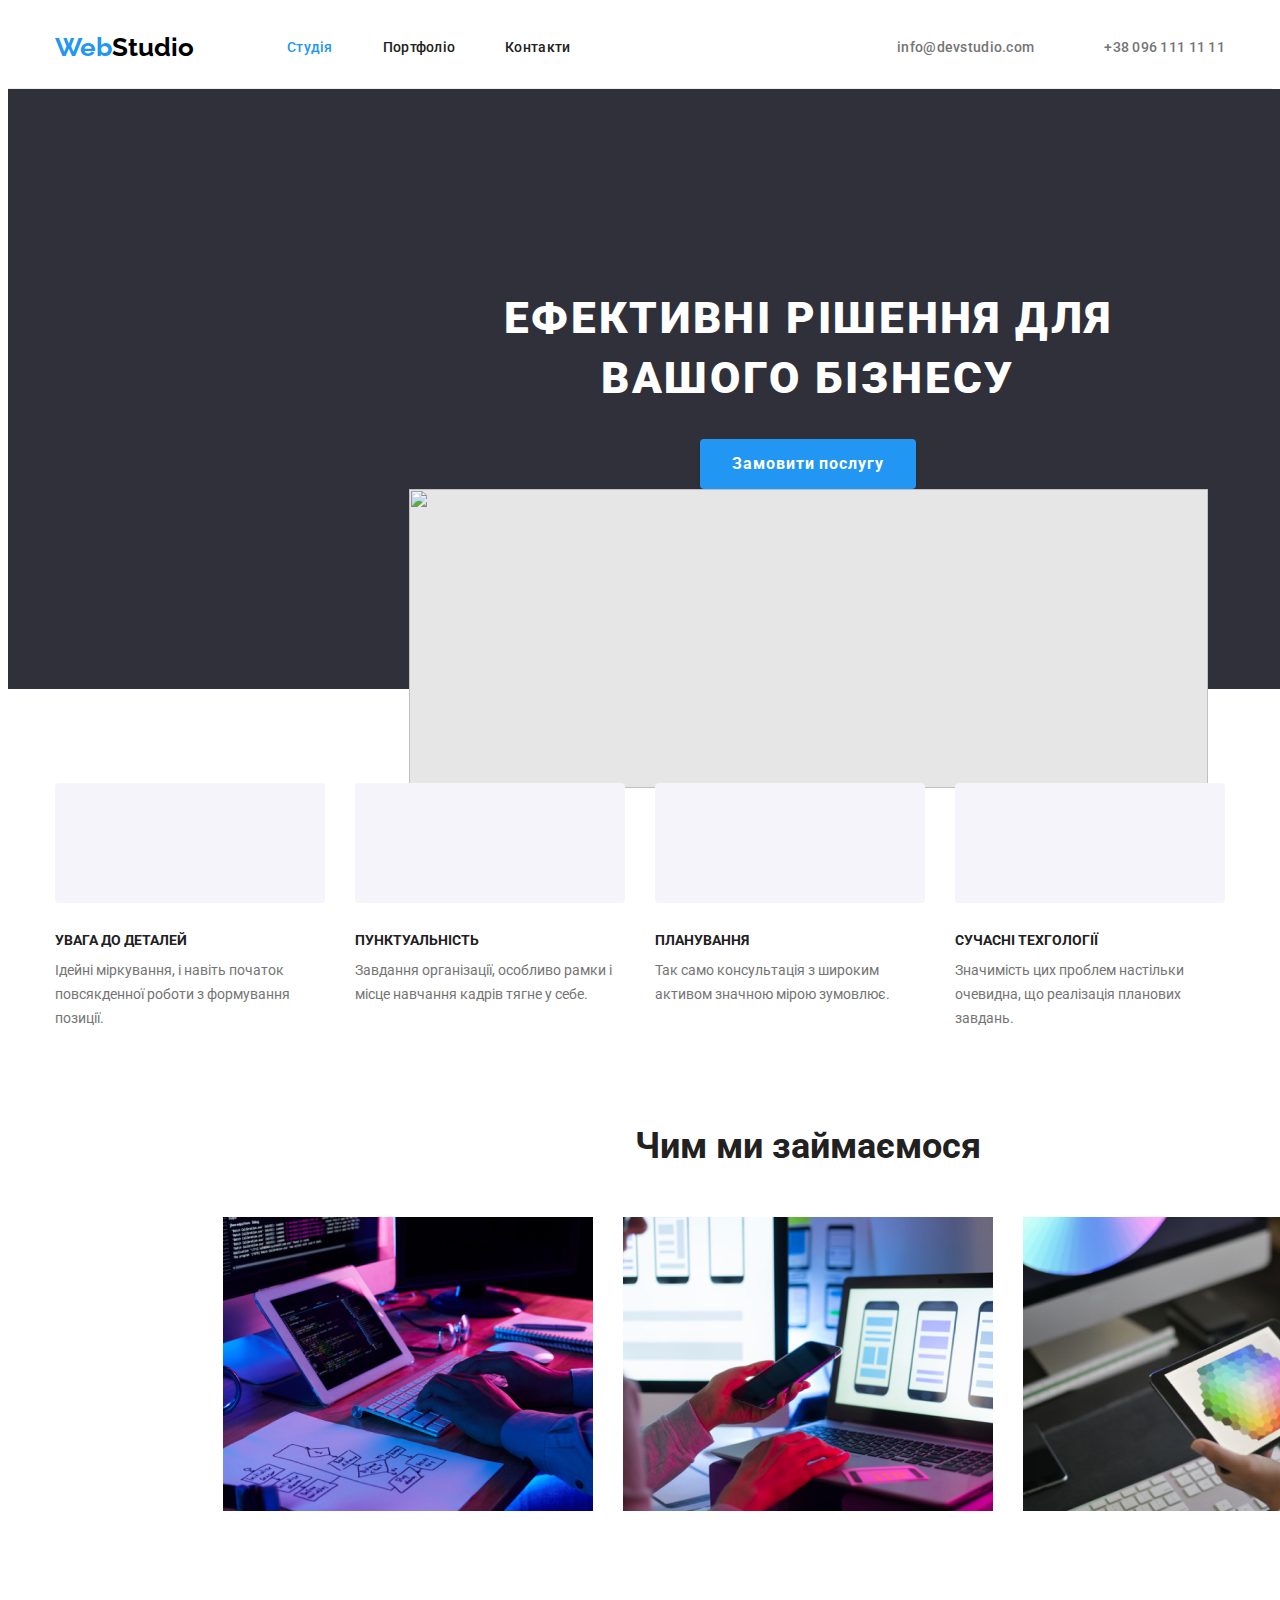
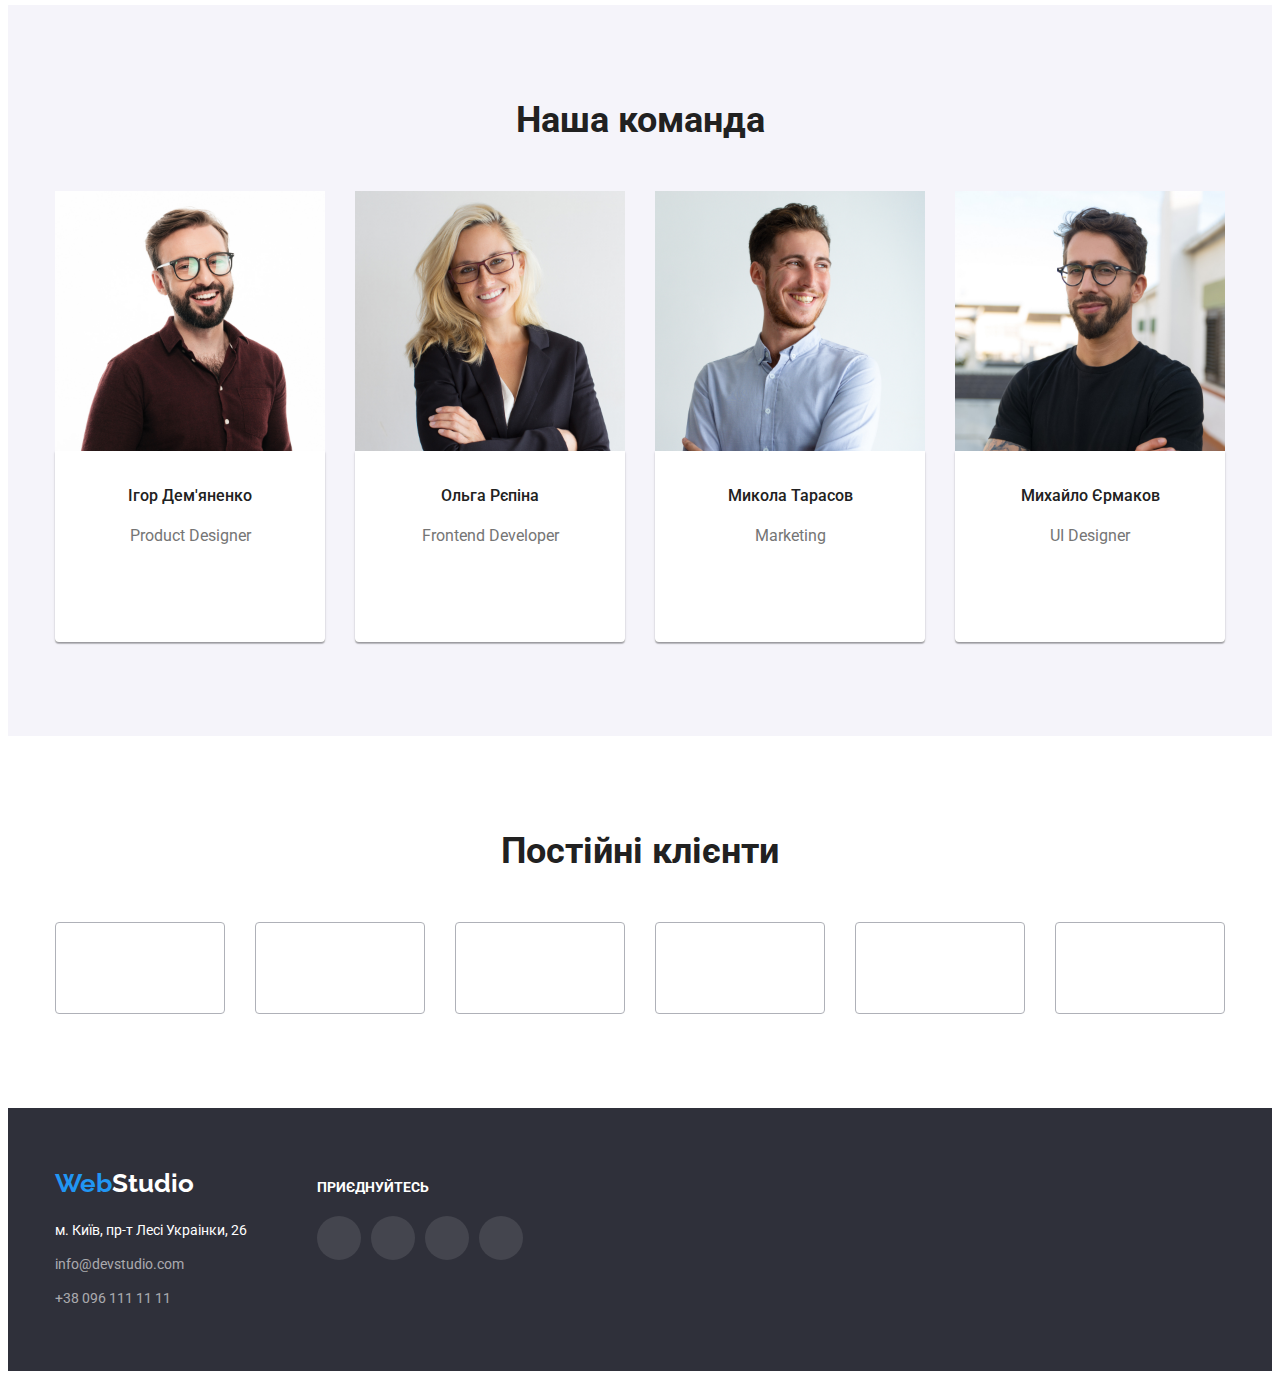
==== index.html @ 2725c57b "code" ====
<!DOCTYPE html>
<html lang="uk">
  <head>
    <meta charset="UTF-8" />
    <meta http-equiv="X-UA-Compatible" content="IE=edge" />
    <meta name="viewport" content="width=device-width, initial-scale=1.0" />
    <title lang="en">WebStudio</title>
    <link rel="preconnect" href="https://fonts.googleapis.com" />
    <link rel="preconnect" href="https://fonts.gstatic.com" crossorigin />
    <link
      href="https://fonts.googleapis.com/css2?family=Raleway:wght@700&family=Roboto:wght@400;500;700;900&display=swap"
      rel="stylesheet" />
    <link
      rel="stylesheet"
      href="https://cdnjs.cloudflare.com/ajax/libs/modern-normalize/1.1.0/modern-normalize.min.css"
      integrity="sha512-wpPYUAdjBVSE4KJnH1VR1HeZfpl1ub8YT/NKx4PuQ5NmX2tKuGu6U/JRp5y+Y8XG2tV+wKQpNHVUX03MfMFn9Q=="
      crossorigin="anonymous"
      referrerpolicy="no-referrer"
    />
    <link rel="stylesheet" href="./css/style.css" />
  </head>

  <body>
    <header class="nav-section header">
      <div class="container header-container">
        <nav class="text header-nav-list">
          <a href="./index.html" lang="en" class="text prime-logo heder-logo">
            Web<span class="secondary-logo">Studio</span>
          </a>
          <ul class="list header-list">
            <li class="header-nav-item">
              <a href="./index.html" class="text anhor current">Студія </a>
            </li>
            <li class="header-nav-item">
              <a href="./portfolio.html" class="text anhor"> Портфоліо </a>
            </li>
            <li class="header-nav-item"><a href="#" class="text anhor"> Контакти </a></li>
          </ul>
        </nav>

        <ul class="list header-list-addres">
          <li class="header-nav-item">
            <a href="mailto:info@devstudio.com" class="text adress">
              <svg width="16px" height="12px" class="header-nav-img">
                <use href="./imeges/"></use>
              </svg>
              info@devstudio.com</a
            >
          </li>
          <li class="header-nav-item">
            <a href="tel:+380961111111" class="text adress">
              <svg width="10px" height="16px" class="header-nav-img">
                <use href="."></use>
              </svg>
              +38 096 111 11 11</a
            >
          </li>
        </ul>
      </div>
    </header>

    <main>
      <section class="hero-section overlay">
        <div class="hero-section-container">
          <h1 class="title">Ефективні рішення для вашого бізнесу</h1>
          <button type="button" class="hero-button">Замовити послугу</button>
          <img style="display: block;-webkit-user-select: none;margin: auto;cursor: zoom-in;background-color: hsl(0, 0%, 90%);transition: background-color 300ms;"
           src="file:///C:/Users/levyt/OneDrive/Dokumenty/GitHub/goit-markup-hw-02.2/goit-markup-hw-04/imeges/imesss1.jpg" width="799" height="299">
</div>
      </section>

      <section class="section">
        <div class="container">
          <h2 class="visually-hidden">Переваги компанії</h2>
          <ul class="list benefits-list">
            <li class="section-benefits-item">
              <div class="section-benefits-card">
                <svg width="70px" height="70px">
                  <use href="./imeges/antena1.svg"></use>
                </svg>
              </div>
              <h3 class="benefits-title">Увага до деталей</h3>
              <p class="benefits-paragraph">
                Ідейні міркування, і навіть початок повсякденної роботи з формування позиції.
              </p>
            </li>
            <li class="section-benefits-item">
              <div class="section-benefits-card">
                <svg width="70px" height="70px">
                  <use href="./imeges/dzegar2.svg"></use>
                </svg>
              </div>
              <h3 class="benefits-title">Пунктуальність</h3>
              <p class="benefits-paragraph">
                Завдання організації, особливо рамки і місце навчання кадрів тягне у себе.
              </p>
            </li>
            <li class="section-benefits-item">
              <div class="section-benefits-card">
                <svg width="70px" height="70px">
                  <use href="./imeges/plan3.svg"></use>
                </svg>
              </div>
              <h3 class="benefits-title">Планування</h3>
              <p class="benefits-paragraph">
                Так само консультація з широким активом значною мірою зумовлює.
              </p>
            </li>
            <li class="section-benefits-item">
              <div class="section-benefits-card">
                <svg width="70px" height="70px">
                  <use href="./imeges/star4.svg">
                </svg>
              </div>
              <h3 class="benefits-title">Сучасні техгології</h3>
              <p class="benefits-paragraph">
                Значимість цих проблем настільки очевидна, що реалізація планових завдань.
              </p>
            </li>
          </ul>
        </div>
      </section>

      <section class="tasks-section">
        <div class="container">
          <h2 class="tasks-title">Чим ми займаємося</h2>
          <ul class="list tasks-section-list">
            <li>
              <img
                src="./imeges/box1.jpg"
                alt="офісний працівник працює з комп'ютером"
                width="370"
              />
            </li>
            <li>
              <img
                src="./imeges/box2.jpg"
                alt="офісний працівник працює з мобільним телефоном"
                width="370"
              />
            </li>
            <li>
              <img
                src="./imeges/box3.0.jpg"
                alt="офісний працівник працює з планшетом"
                width="370"
              />
            </li>
          </ul>
        </div>
      </section>

      <section class="team-section section">
        <div class="container">
          <h2 class="title">Наша команда</h2>
          <ul class="list team-section-list">
            <li class="person">
              <img src="./imeges/krakow1.jpg" alt="Ігор Дем'яненко" width="270" />
              <div class="team-section-item">
                <h3 class="secondary-title">Ігор Дем'яненко</h3>
                <p lang="en">Product Designer</p>

                <ul class="social-list list">
                  <li class="social-list-item">
                    <a href="" class="social-list-link">
                      <svg width="20px" height="20px">
                        <use
                          href="./"
                          class="social-list-img"
                        ></use>
                      </svg>
                    </a>
                  </li>
                  <li class="social-list-item">
                    <a href="" class="social-list-link">
                      <svg width="20px" height="20px">
                        <use
                          href="./images"
                          class="social-list-img"
                        ></use>
                      </svg>
                    </a>
                  </li>
                  <li class="social-list-item">
                    <a href="" class="social-list-link">
                      <svg width="20px" height="20px">
                        <use
                          href="./images/"
                          class="social-list-img"
                        ></use>
                      </svg>
                    </a>
                  </li>
                  <li class="social-list-item">
                    <a href="" class="social-list-link">
                      <svg width="20px" height="20px">
                        <use
                          href="./images/"
                          class="social-list-img"
                        ></use>
                      </svg>
                    </a>
                  </li>
                </ul>
              </div>
            </li>
            <li class="person">
              <img src="./imeges/krakow2.jpg" alt="Ольга Рєпіна" width="270" />
              <div class="team-section-item">
                <h3 class="secondary-title">Ольга Рєпіна</h3>
                <p lang="en">Frontend Developer</p>

                <ul class="social-list list">
                  <li class="social-list-item">
                    <a href="" class="social-list-link">
                      <svg width="20px" height="20px">
                        <use
                          href="./images/"
                          class="social-list-img"
                        ></use>
                      </svg>
                    </a>
                  </li>
                  <li class="social-list-item">
                    <a href="" class="social-list-link">
                      <svg width="20px" height="20px">
                        <use
                          href="./images/"
                          class="social-list-img"
                        ></use>
                      </svg>
                    </a>
                  </li>
                  <li class="social-list-item">
                    <a href="" class="social-list-link">
                      <svg width="20px" height="20px">
                        <use
                          href="."
                          class="social-list-img"
                        ></use>
                      </svg>
                    </a>
                  </li>
                  <li class="social-list-item">
                    <a href="" class="social-list-link">
                      <svg width="20px" height="20px">
                        <use
                          href="."
                          class="social-list-img"
                        ></use>
                      </svg>
                    </a>
                  </li>
                </ul>
              </div>
            </li>
            <li class="person">
              <img src="./imeges/krakow3.jpg" alt="Микола Тарасов" width="270" />
              <div class="team-section-item">
                <h3 class="secondary-title">Микола Тарасов</h3>
                <p lang="en">Marketing</p>

                <ul class="social-list list">
                  <li class="social-list-item">
                    <a href="" class="social-list-link">
                      <svg width="20px" height="20px">
                        <use
                          href="."
                          class="social-list-img"
                        ></use>
                      </svg>
                    </a>
                  </li>
                  <li class="social-list-item">
                    <a href="" class="social-list-link">
                      <svg width="20px" height="20px">
                        <use
                          href="./"
                          class="social-list-img"
                        ></use>
                      </svg>
                    </a>
                  </li>
                  <li class="social-list-item">
                    <a href="" class="social-list-link">
                      <svg width="20px" height="20px">
                        <use
                          href="."
                          class="social-list-img"
                        ></use>
                      </svg>
                    </a>
                  </li>
                  <li class="social-list-item">
                    <a href="" class="social-list-link">
                      <svg width="20px" height="20px">
                        <use
                          href="."
                          class="social-list-img"
                        ></use>
                      </svg>
                    </a>
                  </li>
                </ul>
              </div>
            </li>
            <li class="person">
              <img src="./imeges/krakow4.jpg" alt="Михайло Єрмаков" width="270" />
              <div class="team-section-item">
                <h3 class="secondary-title">Михайло Єрмаков</h3>
                <p lang="en">UI Designer</p>

                <ul class="social-list list">
                  <li class="social-list-item">
                    <a href="" class="social-list-link">
                      <svg width="20px" height="20px">
                        <use
                          href="./images/symbol-defs.svg#icon-instagram"
                          class="social-list-img"
                        ></use>
                      </svg>
                    </a>
                  </li>
                  <li class="social-list-item">
                    <a href="" class="social-list-link">
                      <svg width="20px" height="20px">
                        <use
                          href="./images/symbol-defs.svg#icon-twitter"
                          class="social-list-img"
                        ></use>
                      </svg>
                    </a>
                  </li>
                  <li class="social-list-item">
                    <a href="" class="social-list-link">
                      <svg width="20px" height="20px">
                        <use
                          href="./images/symbol-defs.svg#icon-fecebook"
                          class="social-list-img"
                        ></use>
                      </svg>
                    </a>
                  </li>
                  <li class="social-list-item">
                    <a href="" class="social-list-link">
                      <svg width="20px" height="20px">
                        <use
                          href="./images/symbol-defs.svg#icon-linkedin"
                          class="social-list-img"
                        ></use>
                      </svg>
                    </a>
                  </li>
                </ul>
              </div>
            </li>
          </ul>
        </div>
      </section>
      <section class="section">
        <div class="container"><h2 class="tasks-title">Постійні клієнти</h2>
        <ul class="client-list">
          <li class="client-list-item">
            <a href="" class="client-list-link"><svg width="106px" height="60px">
              <use href="./images/symbol-defs.svg#icon-logoya" class="client-list-img"></use>
            </svg></a>
          </li>
          <li class="client-list-item">
           <a href="" class="client-list-link"> <svg width="106px" height="60px">
              <use href="./images/symbol-defs.svg#icon-logotagline" class="client-list-img"></use>
            </svg></a>
          </li>
          <li class="client-list-item">
           <a href="" class="client-list-link"> <svg width="106px" height="60px">
              <use href="./images/symbol-defs.svg#icon-logocompany" class="client-list-img"></use>
            </svg></a>
          </li>
          <li class="client-list-item">
            <a href="" class="client-list-link"><svg width="106px" height="60px">
              <use href="./images/symbol-defs.svg#icon-logofoster" class="client-list-img"></use>
            </svg></a>
          </li>
          <li class="client-list-item">
            <a href="" class="client-list-link"><svg width="106px" height="60px">
              <use href="./images/symbol-defs.svg#icon-logobrand" class="client-list-img"></use>
            </svg></a>
          </li>
          <li class="client-list-item">
            <a href="" class="client-list-link"><svg width="106px" height="60px">
              <use href="./images/symbol-defs.svg#icon-logotag" class="client-list-img"></use>
            </svg></a>
          </li>
        </ul></div>
      </section>
    </main>

    <footer class="footer">
      <div class="footer-container">
        <div>
          <a href="./index.html" lang="en" class="text prime-logo footer-logo">
            Web<span class="third-logo">Studio</span>
          </a>

          <address>
            <ul class="list">
              <li class="footer-address-item">
                <a
                  href="https://goo.gl/maps/CPtrU1FHBa2aNyZL9"
                  target="_blank"
                  rel="noreferrer noopener nofollow"
                  class="text adress-link"
                  >м. Київ, пр-т Лесі Украінки, 26</a
                >
              </li>
              <li class="footer-address-item">
                <a href="mailto:info@devstudio.com" class="text secondary-adress"
                  >info@devstudio.com</a
                >
              </li>
              <li class="footer-address-item">
                <a href="tel:+380961111111" class="text secondary-adress">+38 096 111 11 11</a>
              </li>
            </ul>
          </address>
        </div>

        <div class="footer-social-container">
          <p class="footer-social-text">Приєднуйтесь</p>
          <ul class="footer-social-list">
            <li class="footer-social-list-item">
             <a href="" class="footer-social-list-link"> <svg width="20px" height="20px">
                <use href="./images/symbol-defs.svg#icon-instagram"></use>
              </svg></a>
            </li>
            <li class="footer-social-list-item">
              <a href="" class="footer-social-list-link"><svg width="20px" height="20px">
                <use href="./images/symbol-defs.svg#icon-twitter"></use>
              </svg></a>
            </li>
            <li class="footer-social-list-item">
             <a href="" class="footer-social-list-link"> <svg width="20px" height="20px">
                <use href="./images/symbol-defs.svg#icon-fecebook"></use>
              </svg></a>
            </li>
            <li class="footer-social-list-item">
              <a href="" class="footer-social-list-link"><svg width="20px" height="20px">
                <use href="./images/symbol-defs.svg#icon-linkedin"></use>
              </svg></a>
            </li>
          </ul>
        </div>
      </div>
    </footer>
  </body>
</html>
---- css/style.css ----
:root {
  --prime-background-color: #f5f5f5;
  --hero-color: #2f303a;
  --nav-background-color: #ffffff;
  --team-background-color: #f5f4fa;
  --prime-text-color: #757575;
  --secondary-text-color: #212121;
  --prime-logo-color: #2196f3;
  --secondary-logo-color: #000000;
  --bg-color: #2196f3;
  --activ-bg-color: #188ce8;
  --border-header-color: #ececec;
  --border-color: #eeeeee;
  --secondary-adress: rgba(255, 255, 255, 0.6);
  --social-list-item-color: #afb1b8;
  --bgc-social-list-footer: rgba(255, 255, 255, 0.1);
}

/* body */
.list {
  list-style: none;
}

.text {
  text-decoration: none;
}

body {
  background-color: var(--nav-background-color);
  color: var(--prime-text-color);
  font-family: Roboto, sans-serif;
  font-size: 14px;
  line-height: 1.71;
}

html {
  box-sizing: border-box;
}

*,
*::before,
*::after {
  box-sizing: inherit;
}

h1,
h2,
h3,
p {
  margin: 0;
}

ul {
  margin: 0;
  padding: 0;
}

img {
  max-width: 100%;
  display: block;
}

.container {
  max-width: 1200px;
  padding: 0 15px;
  margin: 0 auto;
}

.section {
  padding-top: 94px;
  padding-bottom: 94px;
  margin: 0 auto;
}

/* header */

.prime-logo {
  color: var(--prime-logo-color);
  font-family: Raleway, sans-serif;
  font-weight: 700;
  font-size: 26px;
  line-height: 1.19;
}

.secondary-logo {
  color: var(--secondary-logo-color);
}

.third-logo {
  color: var(--nav-background-color);
}

.nav-section .anhor {
  color: var(--secondary-text-color);
  font-style: normal;
  font-weight: 500;
  font-size: 14px;
  line-height: 1.14;
  letter-spacing: 0.02em;
  padding: 32px 0;
  display: block;
}

.nav-section .anhor:hover,
.nav-section .anhor:focus {
  color: var(--prime-logo-color);
}

.nav-section .adress {
  color: var(--prime-text-color);
  font-style: normal;
  font-weight: 500;
  font-size: 14px;
  line-height: 1.14;
  letter-spacing: 0.02em;
  padding: 32px 0;
  display: flex;
}

.nav-section .adress:hover,
.nav-section .adress:focus {
  color: var(--prime-logo-color);
}

.nav-section .adress:hover .header-nav-img,
.nav-section .adress:focus .header-nav-img {
  fill: var(--bg-color);
}

.nav-section .current {
  color: var(--bg-color);
}

.header {
  margin: 0 auto;
  border-bottom: 1px solid var(--border-header-color);
}

.header-container {
  display: flex;
  justify-content: space-between;
  align-items: center;
}

.heder-logo {
  padding-top: 24px;
  padding-bottom: 25px;
}

.header-nav-list {
  display: flex;
  align-items: center;
}

.header-list {
  display: flex;
  gap: 50px;
  margin-left: 93px;
}

.header-list-addres {
  display: flex;
  gap: 50px;
}

.header-nav-img {
  margin-right: 10px;
  fill: var(--prime-text-color);
}

/* hero sectsion */
.hero-section {
  background-color: var(--hero-color);
  width: 1600px;
  padding: 200px 15px;
  margin: 0 auto;
}

.hero-section-container {
  margin: 0 auto;
}

.overlay {
  max-width: 1600px;
  height: 600px;
  margin-left: auto;
  margin-right: auto;
  background-position: center;
  background-color: var(--hero-color);
  background-image: linear-gradient(to right, rgba(47, 48, 58, 0.4), rgba(47, 48, 58, 0.4)),
    url(../images/hero.jpg);
}

.hero-section .title {
  color: var(--nav-background-color);
  font-weight: 900;
  font-size: 44px;
  line-height: 1.36;
  width: 696px;
  text-align: center;
  letter-spacing: 0.06em;
  text-transform: uppercase;
  margin: 0 auto;
}

.hero-button {
  background-color: var(--bg-color);
  color: var(--nav-background-color);
  cursor: pointer;
  font-family: inherit;
  font-style: normal;
  font-weight: 700;
  font-size: 16px;
  line-height: 1.88;
  border: none;
  display: block;
  letter-spacing: 0.06em;
  padding: 10px 32px;
  margin: 30px auto 0 auto;
  box-shadow: 0px 4px 4px rgba(0, 0, 0, 0.15);
  border-radius: 4px;
}

.hero-button:hover,
.hero-button:focus {
  background-color: var(--activ-bg-color);
}

/* section benefits */
.visually-hidden {
  position: absolute;
  white-space: nowrap;
  width: 1px;
  height: 1px;
  overflow: hidden;
  border: 0;
  padding: 0;
  clip: rect(0 0 0 0);
  clip-path: inset(50%);
  margin: -1px;
}

.benefits-title {
  color: var(--secondary-text-color);
  font-size: 14px;
  line-height: 1.14;
  text-transform: uppercase;
}

.benefits-list {
  display: flex;
  gap: 30px;
  fill: var(--secondary-text-color);
}

.benefits-paragraph {
  max-width: 270px;
  margin-top: 10px;
}

.section-benefits-card {
  display: flex;
  width: 270px;
  height: 120px;
  background-color: var(--team-background-color);
  align-items: center;
  justify-content: center;
  margin-bottom: 30px;
  border-radius: 4px;
}

/* section tasks */
.tasks-title {
  color: var(--secondary-text-color);
  font-size: 36px;
  line-height: 1.17;
  text-align: center;
}

.tasks-section {
  width: 1600px;
  padding-bottom: 94px;
  margin: 0 auto;
}

.tasks-section-list {
  display: flex;
  gap: 30px;
  margin-top: 50px;
}
/* team section */
.team-section {
  background-color: var(--team-background-color);
  font-size: 16px;
  line-height: 1.9;
  text-align: center;
  padding-bottom: 94px;
}

.team-section .title {
  color: var(--secondary-text-color);
  font-size: 36px;
  line-height: 1.17;
  text-align: center;
}

.team-section .secondary-title {
  color: var(--secondary-text-color);
  font-weight: 500;
  font-size: 16px;
  line-height: 1.9;
  text-align: center;
  margin-bottom: 10px;
}

.team-section-list {
  display: flex;
  gap: 30px;
  margin-top: 50px;
}

.person {
  background-color: var(--nav-background-color);
}

.team-section-item {
  padding: 30px;
  box-shadow: 0px 1px 3px rgba(0, 0, 0, 0.12), 0px 1px 1px rgba(0, 0, 0, 0.14),
    0px 2px 1px rgba(0, 0, 0, 0.2);
  border-radius: 0px 0px 4px 4px;
}

/* footer */
.footer {
  background-color: var(--hero-color);
  padding-top: 60px;
  padding-bottom: 60px;
  display: flex;
  margin: 0 auto;
}

.footer-container {
  width: 1200px;
  padding: 0 15px;
  display: flex;
  align-items: baseline;
  margin: 0 auto;
}

.footer-logo {
  display: block;
  margin-bottom: 20px;
}

.footer-address-item:not(:last-child) {
  margin-bottom: 10px;
}

.secondary-adress {
  color: var(--secondary-adress);
  font-style: normal;
}

.adress-link {
  color: var(--nav-background-color);
  font-style: normal;
}

.secondary-adress:hover,
.secondary-adress:focus,
.adress-link:hover,
.adress-link:focus {
  color: var(--prime-logo-color);
}

.social-list {
  display: flex;
  justify-content: center;
  gap: 10px;
  margin-top: 16px;
}

.social-list-item {
  width: 44px;
  height: 44px;
  cursor: pointer;
}

.social-list-link {
  font-style: normal;
  display: flex;
  width: 100%;
  height: 100%;
  justify-content: center;
  align-items: center;
  text-decoration: none;
}

.social-list-link:hover,
.social-list-link:focus {
  background-color: var(--bg-color);
  border-radius: 50%;
}

.social-list-link:hover .social-list-img,
.social-list-link:focus .social-list-img {
  fill: var(--nav-background-color);
}

.social-list-img {
  fill: var(--social-list-item-color);
}

/* client-list */
.client-list {
  display: flex;
  gap: 30px;

  list-style: none;
  margin-top: 50px;
  cursor: pointer;
}

.client-list-item {
  width: 170px;
  height: 92px;
  box-sizing: border-box;
  border: 1px solid var(--social-list-item-color);
  border-radius: 4px;
}
.client-list-link {
  display: flex;
  justify-content: center;
  align-items: center;
  width: 100%;
  height: 100%;
}

.client-list-img {
  fill: var(--social-list-item-color);
}

.client-list-link:hover,
.client-list-link:focus {
  border: 1px solid var(--bg-color);
  border-radius: 4px;
}

.client-list-link:hover .client-list-img,
.client-list-link:focus .client-list-img {
  fill: var(--bg-color);
}

.footer-social-container {
  margin-left: 70px;
}

.footer-social-text {
  font-weight: 700;
  font-size: 14px;
  line-height: 1.14;
  text-transform: uppercase;
  color: var(--nav-background-color);
  margin-bottom: 20px;
}

.footer-social-list {
  list-style: none;
  display: flex;
  gap: 10px;
}

.footer-social-list-item {
  width: 44px;
  height: 44px;
  background-color: var(--bgc-social-list-footer);
  border-radius: 50%;
}

.footer-social-list-link {
  width: 100%;
  height: 100%;
  display: flex;
  align-items: center;
  justify-content: center;
  fill: var(--nav-background-color);
}

.footer-social-list-link:hover,
.footer-social-list-link:focus {
  background-color: var(--bg-color);
  border-radius: 50%;
}

/* porfolio */

.porfolio-button {
  background-color: var(--team-background-color);
  color: var(--secondary-text-color);
  cursor: pointer;
  font-family: inherit;
  font-style: normal;
  font-weight: 500;
  font-size: 16px;
  line-height: 1.62;
  text-align: center;
  border: none;
  border-radius: 4px;
  display: block;
  padding: 6px 22px;
}

.porfolio-button:hover,
.porfolio-button:focus {
  background-color: var(--bg-color);
  color: var(--nav-background-color);
  box-shadow: 0px 3px 1px rgba(0, 0, 0, 0.1), 0px 1px 2px rgba(0, 0, 0, 0.08),
    0px 2px 2px rgba(0, 0, 0, 0.12);
}

.porfolio-anhor {
  display: block;
}
.porfolio-anhor .title {
  color: var(--secondary-text-color);
  font-size: 18px;
  line-height: 2;
  letter-spacing: 0.06em;
}

.porfolio-anhor .paragraf {
  color: var(--prime-text-color);
  font-size: 16px;
  line-height: 1.88;
  margin-top: 4px;
}

.porfolio-list {
  display: flex;
  gap: 8px;
  justify-content: center;
}

.porfolio-section {
  padding-top: 94px;
  padding-bottom: 94px;
  margin: 0 auto;
}

.porfolio-project {
  display: flex;
  flex-wrap: wrap;
  gap: 30px;
  align-content: stretch;
  margin-top: 50px;
}

.porfolio-project-item {
  max-width: 370px;
}

.portfolio-item {
  padding: 20px 24px;
  border-bottom: 1px solid var(--border-color);
  border-left: 1px solid var(--border-color);
  border-right: 1px solid var(--border-color);
}

.porfolio-anhor:hover,
.porfolio-anhor:focus {
  box-shadow: 0px 1px 1px rgba(0, 0, 0, 0.12), 0px 4px 4px rgba(0, 0, 0, 0.06),
    1px 4px 6px rgba(0, 0, 0, 0.16);
}
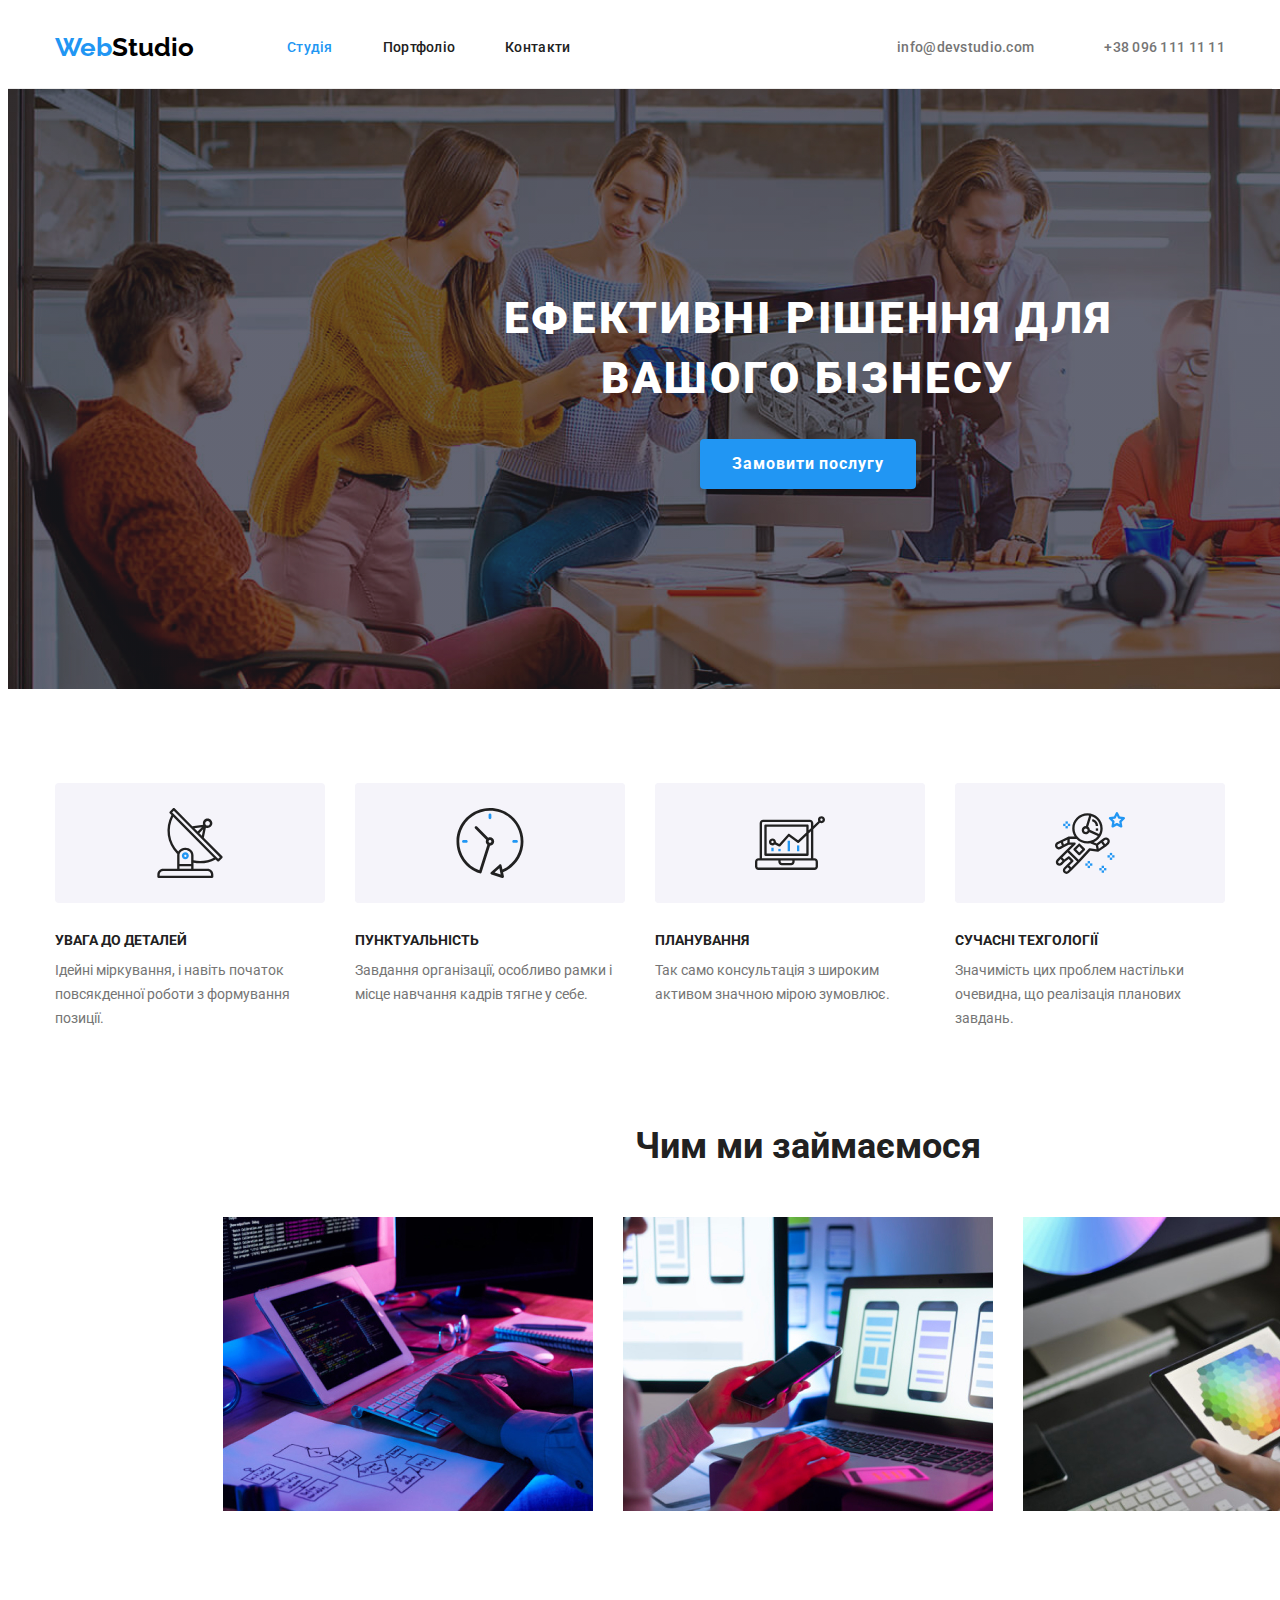
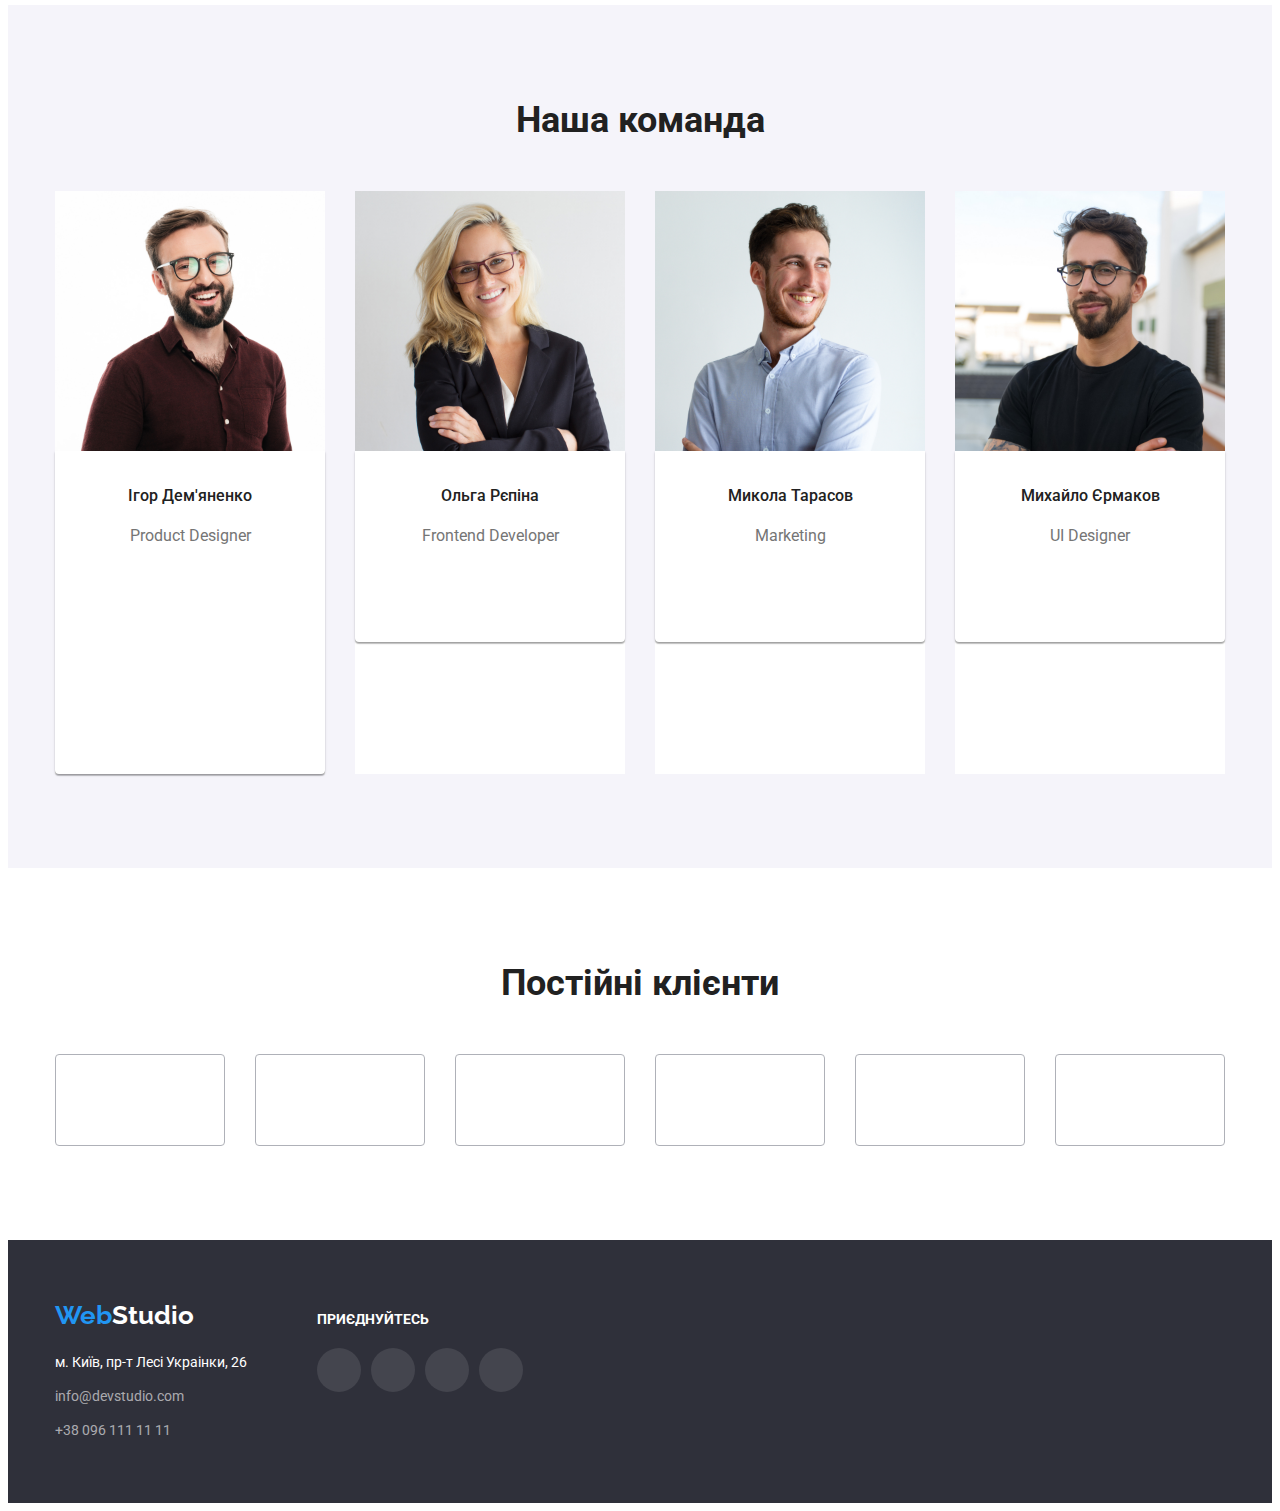
==== commit e3d6615e: "code" ====
--- a/index.html
+++ b/index.html
@@ -10,6 +10,7 @@
     <link
       href="https://fonts.googleapis.com/css2?family=Raleway:wght@700&family=Roboto:wght@400;500;700;900&display=swap"
       rel="stylesheet" />
+      
     <link
       rel="stylesheet"
       href="https://cdnjs.cloudflare.com/ajax/libs/modern-normalize/1.1.0/modern-normalize.min.css"
@@ -42,8 +43,13 @@
           <li class="header-nav-item">
             <a href="mailto:info@devstudio.com" class="text adress">
               <svg width="16px" height="12px" class="header-nav-img">
-                <use href="./imeges/"></use>
-              </svg>
+                <symbol>
+                  <g>
+                    <path xmlns="path xmlns= fill="#212121 d="m65.316 48.339-18.47-18.605 2.05-10.097a4.655 4.655 0 0 0 1.66.319h.014a4.723 4.723 0 1 0-4.394-3.14l-10.85 1.325L17.628.35a1.166 1.166 0 0 0-.824-.35c-.306.002-.6.124-.817.34L12.68 3.63a1.167 1.167 0 0 0 0 1.65l1.78 1.805a32.686 32.686 0 0 0 5.511 38.638c.094.09.202.161.32.213a6.77 6.77 0 0 0-.114 1.197v13.534h-14A5.84 5.84 0 0 0 .342 66.5v2.333C.342 69.478.865 70 1.51 70h53.667c.644 0 1.166-.522 1.166-1.167V66.5a5.84 5.84 0 0 0-5.833-5.833h-14v-5.998c2.193.46 4.428.694 6.669.7a32.483 32.483 0 0 0 15.4-3.901l1.79 1.8c.216.221.513.347.823.35.306-.002.6-.124.817-.34l3.308-3.29a1.167 1.167 0 0 0 0-1.65ZM48.925 13.635a2.333 2.333 0 1 1 1.645 3.987h-.008a2.333 2.333 0 0 1-1.633-3.987h-.004ZM46.178 21.3l-1.309 6.444-2.571-2.587 3.88-3.857Zm-1.325-1.973-4.2 4.176-3.25-3.267 7.45-.909ZM50.509 63a3.5 3.5 0 0 1 3.5 3.5v1.167H2.676V66.5a3.5 3.5 0 0 1 3.5-3.5h44.333Zm-16.333-4.667v2.334H22.509v-2.334h11.667ZM22.509 56v-8.867c0-2.83 2.617-5.133 5.833-5.133 3.217 0 5.834 2.303 5.834 5.133V56H22.509Zm14-3.71v-5.157c0-4.117-3.663-7.466-8.167-7.466a8.312 8.312 0 0 0-7.177 3.907A30.34 30.34 0 0 1 16.18 8.82l40.692 40.925a30.233 30.233 0 0 1-20.363 2.544Zm24.695-1.496-1.644-1.653L16.792 6.116l-1.
+                    65-1.655 1.65-1.645L34.15 20.272c.008 0 .013.015.021.021l28.688 28.856-1.655 1.645Z"path>
+              </g>
+                  </symbol>
+               </svg>
               info@devstudio.com</a
             >
           </li>
@@ -60,14 +66,12 @@
     </header>
 
     <main>
-      <section class="hero-section overlay">
+      <section class=" hero-section overlay">
         <div class="hero-section-container">
           <h1 class="title">Ефективні рішення для вашого бізнесу</h1>
           <button type="button" class="hero-button">Замовити послугу</button>
-          <img style="display: block;-webkit-user-select: none;margin: auto;cursor: zoom-in;background-color: hsl(0, 0%, 90%);transition: background-color 300ms;"
-           src="file:///C:/Users/levyt/OneDrive/Dokumenty/GitHub/goit-markup-hw-02.2/goit-markup-hw-04/imeges/imesss1.jpg" width="799" height="299">
-</div>
-      </section>
+          
+        </section>
 
       <section class="section">
         <div class="container">
@@ -75,10 +79,8 @@
           <ul class="list benefits-list">
             <li class="section-benefits-item">
               <div class="section-benefits-card">
-                <svg width="70px" height="70px">
-                  <use href="./imeges/antena1.svg"></use>
-                </svg>
-              </div>
+               <img src="imeges/antenna 1.svg">
+                </div>
               <h3 class="benefits-title">Увага до деталей</h3>
               <p class="benefits-paragraph">
                 Ідейні міркування, і навіть початок повсякденної роботи з формування позиції.
@@ -86,10 +88,8 @@
             </li>
             <li class="section-benefits-item">
               <div class="section-benefits-card">
-                <svg width="70px" height="70px">
-                  <use href="./imeges/dzegar2.svg"></use>
-                </svg>
-              </div>
+                <img src="./imeges/Group 2.svg">
+                </div>
               <h3 class="benefits-title">Пунктуальність</h3>
               <p class="benefits-paragraph">
                 Завдання організації, особливо рамки і місце навчання кадрів тягне у себе.
@@ -97,20 +97,18 @@
             </li>
             <li class="section-benefits-item">
               <div class="section-benefits-card">
-                <svg width="70px" height="70px">
-                  <use href="./imeges/plan3.svg"></use>
-                </svg>
-              </div>
-              <h3 class="benefits-title">Планування</h3>
+                <img src="./imeges/Group 3.svg"/>
+              <svg width="70px" height="70px"></svg>
+                </div> 
+            <h3 class="benefits-title">Планування</h3>
               <p class="benefits-paragraph">
                 Так само консультація з широким активом значною мірою зумовлює.
               </p>
             </li>
             <li class="section-benefits-item">
               <div class="section-benefits-card">
-                <svg width="70px" height="70px">
-                  <use href="./imeges/star4.svg">
-                </svg>
+                <svg width="70px" height="70px"></svg>
+                <img src="imeges/Group 4.svg">
               </div>
               <h3 class="benefits-title">Сучасні техгології</h3>
               <p class="benefits-paragraph">
@@ -159,36 +157,38 @@
               <div class="team-section-item">
                 <h3 class="secondary-title">Ігор Дем'яненко</h3>
                 <p lang="en">Product Designer</p>
-
+             
                 <ul class="social-list list">
-                  <li class="social-list-item">
-                    <a href="" class="social-list-link">
-                      <svg width="20px" height="20px">
-                        <use
-                          href="./"
-                          class="social-list-img"
-                        ></use>
-                      </svg>
-                    </a>
-                  </li>
-                  <li class="social-list-item">
-                    <a href="" class="social-list-link">
-                      <svg width="20px" height="20px">
-                        <use
-                          href="./images"
-                          class="social-list-img"
-                        ></use>
-                      </svg>
-                    </a>
-                  </li>
-                  <li class="social-list-item">
-                    <a href="" class="social-list-link">
-                      <svg width="20px" height="20px">
-                        <use
-                          href="./images/"
-                          class="social-list-img"
-                        ></use>
-                      </svg>
+                  <use class="social-list-img">
+                    <li class="social-list-item">        
+                      
+              
+      
+                    
+   
+                 </li>
+          <li class="social-list-item">
+           <li class="social-list-link">
+                </svg>
+                <use>
+                 
+                  
+                   </svg>
+                </use>
+                </svg>
+                  
+                <use>
+              </svg>
+             </a>
+                  
+                 </li>
+                  <li class="social-list-item">
+                    <a href="" class="social-list-link">
+                     
+                    
+                    </svg>
+                     
+                            
                     </a>
                   </li>
                   <li class="social-list-item">
@@ -361,8 +361,8 @@
         <div class="container"><h2 class="tasks-title">Постійні клієнти</h2>
         <ul class="client-list">
           <li class="client-list-item">
-            <a href="" class="client-list-link"><svg width="106px" height="60px">
-              <use href="./images/symbol-defs.svg#icon-logoya" class="client-list-img"></use>
+            <a href="" class="client-list-link"><svg width="106px" height="60px"
+              img src="./imeges/Logo.svg">
             </svg></a>
           </li>
           <li class="client-list-item">
--- a/css/style.css
+++ b/css/style.css
@@ -187,9 +187,11 @@
   margin-right: auto;
   background-position: center;
   background-color: var(--hero-color);
-  background-image: linear-gradient(to right, rgba(47, 48, 58, 0.4), rgba(47, 48, 58, 0.4)),
-    url(../images/hero.jpg);
-}
+  background-image: linear-gradient(to right,
+   rgba(47, 48, 58, 0.4), 
+   rgba(47, 48, 58, 0.4)),
+  url(../imeges/hero.jpg);
+   }
 
 .hero-section .title {
   color: var(--nav-background-color);
@@ -572,3 +574,25 @@
     1px 4px 6px rgba(0, 0, 0, 0.16);
 }
 
+
+.icon {
+  display: inline-block;
+  width: 1em;
+  height: 1em;
+  stroke-width: 0;
+  stroke: currentColor;
+  fill: currentColor;
+}
+
+/* ==========================================
+Single-colored icons can be modified like so:
+.icon-name {
+  font-size: 32px;
+  color: red;
+}
+========================================== */
+
+.icon-symbol-antenna {
+  width: 0.9423828125em;
+}
+
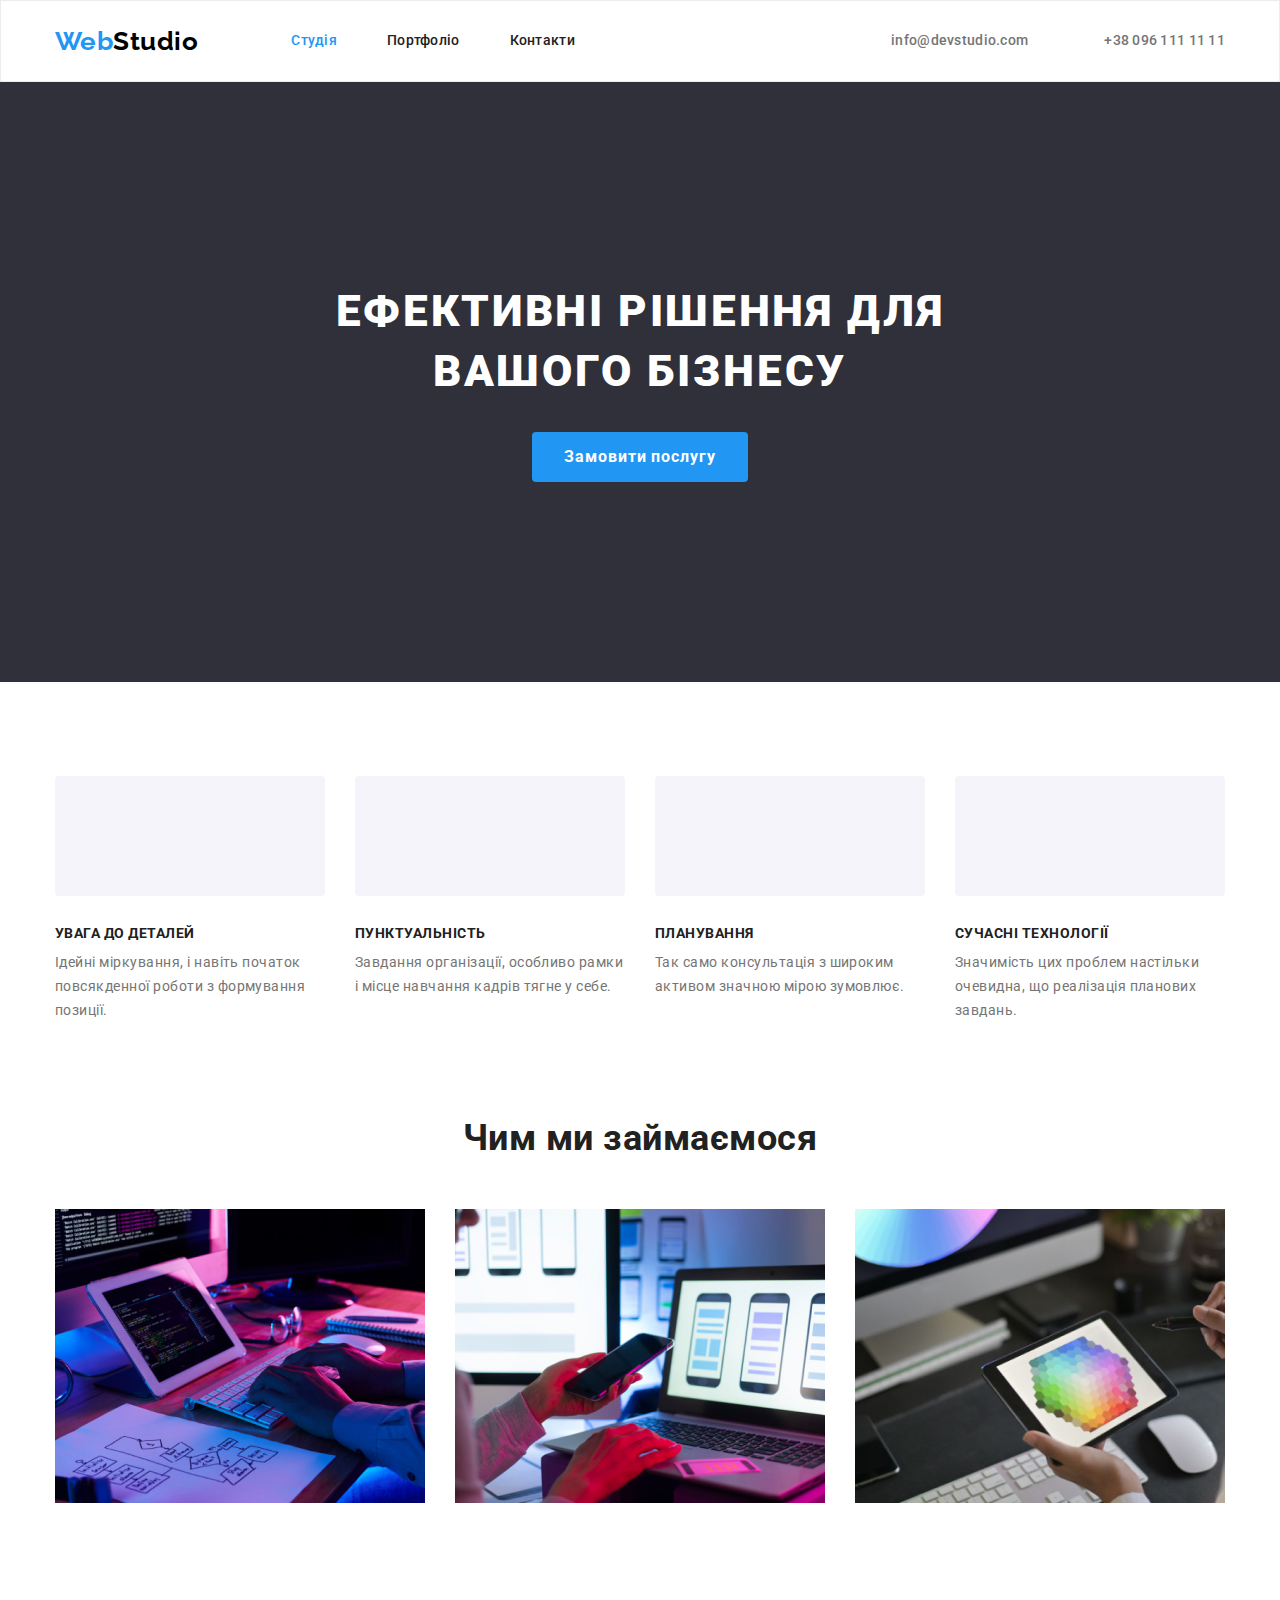
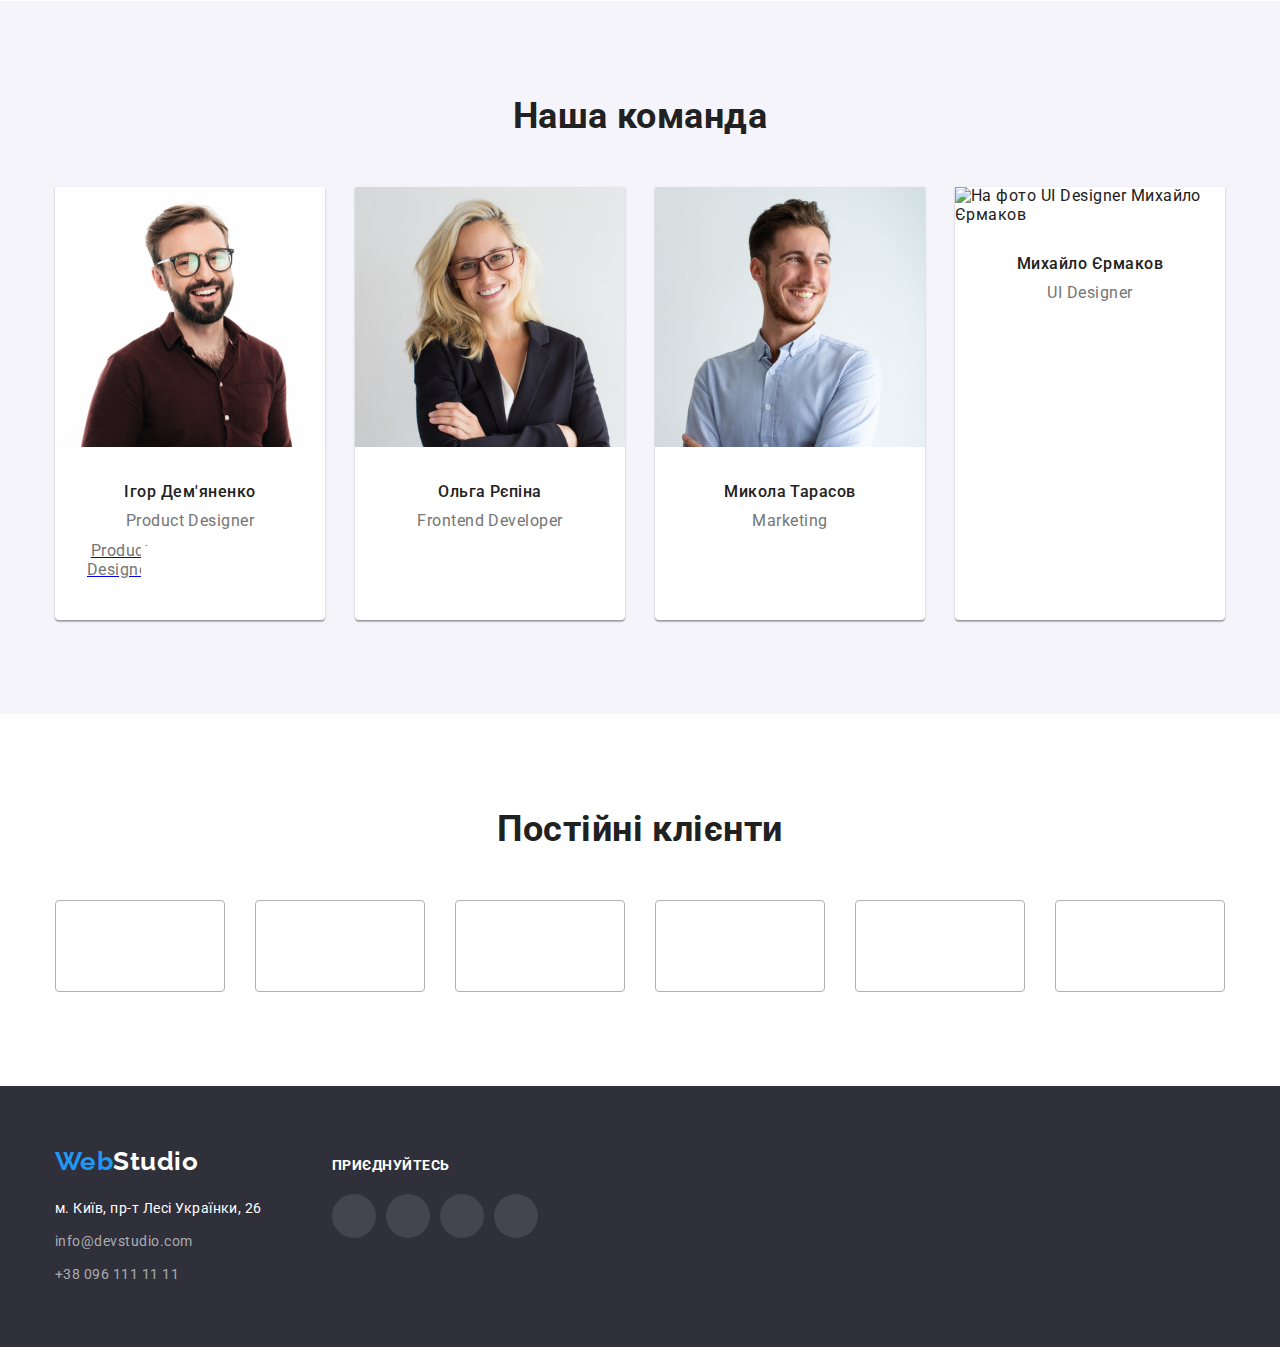
==== commit 733db1e2: "code" ====
--- a/index.html
+++ b/index.html
@@ -4,61 +4,59 @@
     <meta charset="UTF-8" />
     <meta http-equiv="X-UA-Compatible" content="IE=edge" />
     <meta name="viewport" content="width=device-width, initial-scale=1.0" />
-    <title lang="en">WebStudio</title>
+
+    <title>Студія</title>
+
+    <!-- Normalization -->
+    <link
+      rel="stylesheet"
+      href="https://cdnjs.cloudflare.com/ajax/libs/modern-normalize/1.0.0/modern-normalize.min.css"
+    />
+
+    <!-- Styles -->
+    <link rel="stylesheet" href="./css/style.css"/>
+
+    <!-- Fonts -->
     <link rel="preconnect" href="https://fonts.googleapis.com" />
     <link rel="preconnect" href="https://fonts.gstatic.com" crossorigin />
     <link
       href="https://fonts.googleapis.com/css2?family=Raleway:wght@700&family=Roboto:wght@400;500;700;900&display=swap"
-      rel="stylesheet" />
-      
-    <link
       rel="stylesheet"
-      href="https://cdnjs.cloudflare.com/ajax/libs/modern-normalize/1.1.0/modern-normalize.min.css"
-      integrity="sha512-wpPYUAdjBVSE4KJnH1VR1HeZfpl1ub8YT/NKx4PuQ5NmX2tKuGu6U/JRp5y+Y8XG2tV+wKQpNHVUX03MfMFn9Q=="
-      crossorigin="anonymous"
-      referrerpolicy="no-referrer"
     />
-    <link rel="stylesheet" href="./css/style.css" />
   </head>
 
   <body>
-    <header class="nav-section header">
-      <div class="container header-container">
-        <nav class="text header-nav-list">
-          <a href="./index.html" lang="en" class="text prime-logo heder-logo">
-            Web<span class="secondary-logo">Studio</span>
-          </a>
-          <ul class="list header-list">
-            <li class="header-nav-item">
-              <a href="./index.html" class="text anhor current">Студія </a>
-            </li>
-            <li class="header-nav-item">
-              <a href="./portfolio.html" class="text anhor"> Портфоліо </a>
-            </li>
-            <li class="header-nav-item"><a href="#" class="text anhor"> Контакти </a></li>
+    <header class="header-section">
+      <div class="container header-flex">
+        <a href="./index.html" class="logo logo-header"><span>Web</span>Studio</a>
+
+        <nav>
+          <ul class="site-nav list">
+            <li class="item">
+              <a href="./index.html" class="link current">Студія</a>
+            </li>
+
+            <li class="item">
+              <a href="./portfolio.html" class="link">Портфоліо</a>
+            </li>
+
+            <li class="item">
+              <a href="#" class="link">Контакти</a>
+            </li>
           </ul>
         </nav>
 
-        <ul class="list header-list-addres">
-          <li class="header-nav-item">
-            <a href="mailto:info@devstudio.com" class="text adress">
-              <svg width="16px" height="12px" class="header-nav-img">
-                <symbol>
-                  <g>
-                    <path xmlns="path xmlns= fill="#212121 d="m65.316 48.339-18.47-18.605 2.05-10.097a4.655 4.655 0 0 0 1.66.319h.014a4.723 4.723 0 1 0-4.394-3.14l-10.85 1.325L17.628.35a1.166 1.166 0 0 0-.824-.35c-.306.002-.6.124-.817.34L12.68 3.63a1.167 1.167 0 0 0 0 1.65l1.78 1.805a32.686 32.686 0 0 0 5.511 38.638c.094.09.202.161.32.213a6.77 6.77 0 0 0-.114 1.197v13.534h-14A5.84 5.84 0 0 0 .342 66.5v2.333C.342 69.478.865 70 1.51 70h53.667c.644 0 1.166-.522 1.166-1.167V66.5a5.84 5.84 0 0 0-5.833-5.833h-14v-5.998c2.193.46 4.428.694 6.669.7a32.483 32.483 0 0 0 15.4-3.901l1.79 1.8c.216.221.513.347.823.35.306-.002.6-.124.817-.34l3.308-3.29a1.167 1.167 0 0 0 0-1.65ZM48.925 13.635a2.333 2.333 0 1 1 1.645 3.987h-.008a2.333 2.333 0 0 1-1.633-3.987h-.004ZM46.178 21.3l-1.309 6.444-2.571-2.587 3.88-3.857Zm-1.325-1.973-4.2 4.176-3.25-3.267 7.45-.909ZM50.509 63a3.5 3.5 0 0 1 3.5 3.5v1.167H2.676V66.5a3.5 3.5 0 0 1 3.5-3.5h44.333Zm-16.333-4.667v2.334H22.509v-2.334h11.667ZM22.509 56v-8.867c0-2.83 2.617-5.133 5.833-5.133 3.217 0 5.834 2.303 5.834 5.133V56H22.509Zm14-3.71v-5.157c0-4.117-3.663-7.466-8.167-7.466a8.312 8.312 0 0 0-7.177 3.907A30.34 30.34 0 0 1 16.18 8.82l40.692 40.925a30.233 30.233 0 0 1-20.363 2.544Zm24.695-1.496-1.644-1.653L16.792 6.116l-1.
-                    65-1.655 1.65-1.645L34.15 20.272c.008 0 .013.015.021.021l28.688 28.856-1.655 1.645Z"path>
-              </g>
-                  </symbol>
-               </svg>
-              info@devstudio.com</a
-            >
-          </li>
-          <li class="header-nav-item">
-            <a href="tel:+380961111111" class="text adress">
-              <svg width="10px" height="16px" class="header-nav-img">
-                <use href="."></use>
-              </svg>
-              +38 096 111 11 11</a
+        <ul class="mail-tel-section list">
+          <li class="item">
+            <a href="mailto:info@devstudio.com" class="link mail-tel-item">
+              <svg width="16" height="16" class="mail-svg">
+                <use href="./images/symbol-defs.svg#icon-mail"></use></svg>info@devstudio.com</a   >
+          </li>
+
+          <li class="item">
+            <a href="tel:380961111111" class="link mail-tel-item"
+              ><svg width="16" height="16" class="tel-svg">
+                <use href="./images/symbol-defs.svg#icon-smartphone"></use></svg >+38 096 111 11 11</a
             >
           </li>
         </ul>
@@ -66,52 +64,66 @@
     </header>
 
     <main>
-      <section class=" hero-section overlay">
-        <div class="hero-section-container">
-          <h1 class="title">Ефективні рішення для вашого бізнесу</h1>
-          <button type="button" class="hero-button">Замовити послугу</button>
-          
-        </section>
-
-      <section class="section">
+      <!--"Hero" section-->
+      <section class="hero">
         <div class="container">
-          <h2 class="visually-hidden">Переваги компанії</h2>
-          <ul class="list benefits-list">
-            <li class="section-benefits-item">
-              <div class="section-benefits-card">
-               <img src="imeges/antenna 1.svg">
-                </div>
-              <h3 class="benefits-title">Увага до деталей</h3>
-              <p class="benefits-paragraph">
+          <h1 class="hero-title">Ефективні рішення для вашого бізнесу</h1>
+
+          <button type="button" class="hero-button button">Замовити послугу</button>
+        </div>
+      </section>
+
+      <!-- "Advantages" section -->
+      <section class="section advantages-section">
+        <div class="container">
+          <!-- Hide the header using CSS -->
+          <h2 class="section-title visually-hidden">Наші переваги</h2>
+
+          <ul class="advantages-list list">
+            <li class="item">
+              <div class="advantage-icon-block">
+                <svg width="70" height="70" class="advantage-icon">
+                <--antena-->
+
+
+
+                </svg>
+              </div>
+              <h3 class="advantages-li-title">УВАГА ДО ДЕТАЛЕЙ</h3>
+              <p class="advantages-text">
                 Ідейні міркування, і навіть початок повсякденної роботи з формування позиції.
               </p>
             </li>
-            <li class="section-benefits-item">
-              <div class="section-benefits-card">
-                <img src="./imeges/Group 2.svg">
-                </div>
-              <h3 class="benefits-title">Пунктуальність</h3>
-              <p class="benefits-paragraph">
+            <li class="item">
+              <div class="advantage-icon-block">
+                <svg width="70" height="70" class="advantage-icon">
+                  <--dzegar-->
+                </svg>
+              </div>
+              <h3 class="advantages-li-title">ПУНКТУАЛЬНІСТЬ</h3>
+              <p class="advantages-text">
                 Завдання організації, особливо рамки і місце навчання кадрів тягне у себе.
               </p>
             </li>
-            <li class="section-benefits-item">
-              <div class="section-benefits-card">
-                <img src="./imeges/Group 3.svg"/>
-              <svg width="70px" height="70px"></svg>
-                </div> 
-            <h3 class="benefits-title">Планування</h3>
-              <p class="benefits-paragraph">
+            <li class="item">
+              <div class="advantage-icon-block">
+                <svg width="70" height="70" class="advantage-icon">
+                 <--diagram-->
+                </svg>
+              </div>
+              <h3 class="advantages-li-title">ПЛАНУВАННЯ</h3>
+              <p class="advantages-text">
                 Так само консультація з широким активом значною мірою зумовлює.
               </p>
             </li>
-            <li class="section-benefits-item">
-              <div class="section-benefits-card">
-                <svg width="70px" height="70px"></svg>
-                <img src="imeges/Group 4.svg">
+            <li class="item">
+              <div class="advantage-icon-block">
+                <svg width="70" height="70" class="advantage-icon">
+                  <--astronafte-->
+                </svg>
               </div>
-              <h3 class="benefits-title">Сучасні техгології</h3>
-              <p class="benefits-paragraph">
+              <h3 class="advantages-li-title">СУЧАСНІ ТЕХНОЛОГІЇ</h3>
+              <p class="advantages-text">
                 Значимість цих проблем настільки очевидна, що реалізація планових завдань.
               </p>
             </li>
@@ -119,28 +131,29 @@
         </div>
       </section>
 
-      <section class="tasks-section">
+      <!-- "What we are doing" section -->
+      <section class="section">
         <div class="container">
-          <h2 class="tasks-title">Чим ми займаємося</h2>
-          <ul class="list tasks-section-list">
+          <h2 class="what-we-doing-title section-title">Чим ми займаємося</h2>
+          <ul class="what-we-doing-list list">
             <li>
               <img
                 src="./imeges/box1.jpg"
-                alt="офісний працівник працює з комп'ютером"
+                alt="Людина користується комп'ютером сидячи за робочим столом"
                 width="370"
               />
             </li>
             <li>
               <img
                 src="./imeges/box2.jpg"
-                alt="офісний працівник працює з мобільним телефоном"
+                alt="Людина користується телефоном та ноутбуком сидячи за робочим столом"
                 width="370"
               />
             </li>
             <li>
               <img
                 src="./imeges/box3.0.jpg"
-                alt="офісний працівник працює з планшетом"
+                alt="Людина користується графічним планшетом та компьютером сидячи за робочим столом"
                 width="370"
               />
             </li>
@@ -148,309 +161,312 @@
         </div>
       </section>
 
-      <section class="team-section section">
+      <!-- "Our team" section -->
+      <section class="section our-team-section">
         <div class="container">
-          <h2 class="title">Наша команда</h2>
-          <ul class="list team-section-list">
-            <li class="person">
-              <img src="./imeges/krakow1.jpg" alt="Ігор Дем'яненко" width="270" />
-              <div class="team-section-item">
-                <h3 class="secondary-title">Ігор Дем'яненко</h3>
-                <p lang="en">Product Designer</p>
-             
-                <ul class="social-list list">
-                  <use class="social-list-img">
-                    <li class="social-list-item">        
-                      
-              
-      
+          <h2 class="our-team-title section-title">Наша команда</h2>
+
+          <ul class="our-team-list list">
+            <li class="item">
+              <img
+                src="./imeges/krakow1.jpg"
+                alt="На фото Product Designer Ігор Дем'яненко"
+                width="270"
+                class="employee-img"
+              />
+
+              <p class="our-team-name">Ігор Дем'яненко</p>
+
+              <p class="our-team-position">Product Designer</p>
+
+              <ul class="list social-list">
+                <li class="social-item">
+                  <a href="#" class="social-item-link">
+                    <p class="our-team-position">Product Designer</p> 
+                     <svg width="20," height="20">
+                            <use href="./images/symbol-defs.#icon-instagram"></use>
+                          </svg>
+                         
+                  </a>
+                </li>
+                <li class="social-item">
+                  <a href="#" class="social-item-link">
+                    <svg width="20," height="20">
                     
-   
-                 </li>
-          <li class="social-list-item">
-           <li class="social-list-link">
-                </svg>
-                <use>
-                 
-                  
-                   </svg>
-                </use>
-                </svg>
-                  
-                <use>
+                      <use href="./imeges/symbol-defs.#icon-twitter" use>
+                    </svg>
+                  </a>
+                </li>
+                <li class="social-item">
+                  <a href="#" class="social-item-link">
+                    <svg width="20," height="20">
+                      <use href="./imeges/symbol-defs.#icon-facebook-1" use>
+                    </svg>
+                  </a>
+                </li>
+                <li class="social-item">
+                  <a href="#" class="social-item-link">
+                    <svg width="20," height="20"></svg>
+                      <svg>
+                        <use>
+                          <use href="./imeges/symbol-defs.#icon-linkedin" use>
+                          </svg>
+                    
+                        
               </svg>
-             </a>
-                  
-                 </li>
-                  <li class="social-list-item">
-                    <a href="" class="social-list-link">
-                     
-                    
-                    </svg>
-                     
-                            
-                    </a>
-                  </li>
-                  <li class="social-list-item">
-                    <a href="" class="social-list-link">
-                      <svg width="20px" height="20px">
-                        <use
-                          href="./images/"
-                          class="social-list-img"
-                        ></use>
-                      </svg>
-                    </a>
-                  </li>
-                </ul>
-              </div>
-            </li>
-            <li class="person">
-              <img src="./imeges/krakow2.jpg" alt="Ольга Рєпіна" width="270" />
-              <div class="team-section-item">
-                <h3 class="secondary-title">Ольга Рєпіна</h3>
-                <p lang="en">Frontend Developer</p>
-
-                <ul class="social-list list">
-                  <li class="social-list-item">
-                    <a href="" class="social-list-link">
-                      <svg width="20px" height="20px">
-                        <use
-                          href="./images/"
-                          class="social-list-img"
-                        ></use>
-                      </svg>
-                    </a>
-                  </li>
-                  <li class="social-list-item">
-                    <a href="" class="social-list-link">
-                      <svg width="20px" height="20px">
-                        <use
-                          href="./images/"
-                          class="social-list-img"
-                        ></use>
-                      </svg>
-                    </a>
-                  </li>
-                  <li class="social-list-item">
-                    <a href="" class="social-list-link">
-                      <svg width="20px" height="20px">
-                        <use
-                          href="."
-                          class="social-list-img"
-                        ></use>
-                      </svg>
-                    </a>
-                  </li>
-                  <li class="social-list-item">
-                    <a href="" class="social-list-link">
-                      <svg width="20px" height="20px">
-                        <use
-                          href="."
-                          class="social-list-img"
-                        ></use>
-                      </svg>
-                    </a>
-                  </li>
-                </ul>
-              </div>
-            </li>
-            <li class="person">
-              <img src="./imeges/krakow3.jpg" alt="Микола Тарасов" width="270" />
-              <div class="team-section-item">
-                <h3 class="secondary-title">Микола Тарасов</h3>
-                <p lang="en">Marketing</p>
-
-                <ul class="social-list list">
-                  <li class="social-list-item">
-                    <a href="" class="social-list-link">
-                      <svg width="20px" height="20px">
-                        <use
-                          href="."
-                          class="social-list-img"
-                        ></use>
-                      </svg>
-                    </a>
-                  </li>
-                  <li class="social-list-item">
-                    <a href="" class="social-list-link">
-                      <svg width="20px" height="20px">
-                        <use
-                          href="./"
-                          class="social-list-img"
-                        ></use>
-                      </svg>
-                    </a>
-                  </li>
-                  <li class="social-list-item">
-                    <a href="" class="social-list-link">
-                      <svg width="20px" height="20px">
-                        <use
-                          href="."
-                          class="social-list-img"
-                        ></use>
-                      </svg>
-                    </a>
-                  </li>
-                  <li class="social-list-item">
-                    <a href="" class="social-list-link">
-                      <svg width="20px" height="20px">
-                        <use
-                          href="."
-                          class="social-list-img"
-                        ></use>
-                      </svg>
-                    </a>
-                  </li>
-                </ul>
-              </div>
-            </li>
-            <li class="person">
-              <img src="./imeges/krakow4.jpg" alt="Михайло Єрмаков" width="270" />
-              <div class="team-section-item">
-                <h3 class="secondary-title">Михайло Єрмаков</h3>
-                <p lang="en">UI Designer</p>
-
-                <ul class="social-list list">
-                  <li class="social-list-item">
-                    <a href="" class="social-list-link">
-                      <svg width="20px" height="20px">
-                        <use
-                          href="./images/symbol-defs.svg#icon-instagram"
-                          class="social-list-img"
-                        ></use>
-                      </svg>
-                    </a>
-                  </li>
-                  <li class="social-list-item">
-                    <a href="" class="social-list-link">
-                      <svg width="20px" height="20px">
-                        <use
-                          href="./images/symbol-defs.svg#icon-twitter"
-                          class="social-list-img"
-                        ></use>
-                      </svg>
-                    </a>
-                  </li>
-                  <li class="social-list-item">
-                    <a href="" class="social-list-link">
-                      <svg width="20px" height="20px">
-                        <use
-                          href="./images/symbol-defs.svg#icon-fecebook"
-                          class="social-list-img"
-                        ></use>
-                      </svg>
-                    </a>
-                  </li>
-                  <li class="social-list-item">
-                    <a href="" class="social-list-link">
-                      <svg width="20px" height="20px">
-                        <use
-                          href="./images/symbol-defs.svg#icon-linkedin"
-                          class="social-list-img"
-                        ></use>
-                      </svg>
-                    </a>
-                  </li>
-                </ul>
-              </div>
+                  </a>
+                </li>
+              </ul>
+            </li>
+            <li class="item">
+              <img
+                src="./imeges/krakow2.jpg"
+                alt="На фото Frontend Developer Ольга Рєпіна"
+                width="270"
+                class="employee-img"
+              />
+
+              <p class="our-team-name">Ольга Рєпіна</p>
+
+              <p class="our-team-position">Frontend Developer</p>
+
+              <ul class="list social-list">
+                <li class="social-item">
+                  <a href="#" class="social-item-link">
+                    <svg width="20," height="20">
+                      <use href="./images/symbol-defs.#icon-instagram"></use>
+                       </svg>
+                  </a>
+                </li>
+                <li class="social-item">
+                  <a href="#" class="social-item-link">
+                    <svg width="20," height="20">
+                      <use 
+                      ></use>
+                    </svg>
+                  </a>
+                </li>
+                <li class="social-item">
+                  <a href="#" class="social-item-link">
+                    <svg width="20," height="20">
+                      <use use>
+                    </svg>
+                  </a>
+                </li>
+                <li class="social-item">
+                  <a href="#" class="social-item-link">
+                    <svg width="20," height="20">
+                     <use
+                      svg width="20" height="20" viewBox="0 0 20 20" fill="none" xmlns="http://www.w3.org/2000/svg">
+                        <g clip-path="url(#clip0_1_648)">
+                        <path d="M19.9951 20V19.9992H20.0001V12.6642C20.0001 9.07587 19.2276 6.31171 15.0326 6.31171C13.0159 6.31171 11.6626 7.41837 11.1101 8.46754H11.0517V6.64671H7.07422V19.9992H11.2159V13.3875C11.2159 11.6467 11.5459 9.96337 13.7017 9.96337C15.8259 9.96337 15.8576 11.95 15.8576 13.4992V20H19.9951Z" fill="#AFB1B8"/>
+                        <path d="M0.329956 6.64746H4.47662V20H0.329956V6.64746Z" fill="#AFB1B8"/>
+                        <path d="M2.40167 0C1.07583 0 0 1.07583 0 2.40167C0 3.7275 1.07583 4.82583 2.40167 4.82583C3.7275 4.82583 4.80333 3.7275 4.80333 2.40167C4.8025 1.07583 3.72667 0 2.40167 0V0Z" fill="#AFB1B8"/>
+                        </g>
+                        <defs>
+                        <clipPath id="clip0_1_648">
+                        <rect width="20" height="20" fill="white"/>
+                        </clipPath>
+                        </defs>
+                        </svg>
+                        </use>
+                    </svg>
+                  </a>
+                </li>
+              </ul>
+            </li>
+
+            <li class="item">
+              <img
+                src="./imeges/krakow3.jpg"
+                alt="На фото Marketing Specialist Микола Тарасов"
+                width="270"
+                class="employee-img"/>
+       <p class="our-team-name">Микола Тарасов</p>
+
+              <p class="our-team-position">Marketing</p>
+
+              <ul class="list social-list">
+                <li class="social-item">
+                  <a href="#" class="social-item-link">
+                    <svg width="20," height="20">
+                      <use href="./images/symbol-defs.svg#icon-instagram"></use>
+                    </svg>
+                  </a>
+                </li>
+                <li class="social-item">
+                  <a href="#" class="social-item-link">
+                    <svg width="20," height="20">
+                      <use href="./images/symbol-defs.svg#icon-twitter"></use>
+                    </svg>
+                  </a>
+                </li>
+                <li class="social-item">
+                  <a href="#" class="social-item-link">
+                    <svg width="20," height="20">
+                      <use href="./images/symbol-defs.svg#icon-facebook"></use>
+                    </svg>
+                  </a>
+                </li>
+                <li class="social-item">
+                  <a href="#" class="social-item-link">
+                    <svg width="20," height="20">
+                      <use href="./images/symbol-defs.svg#icon-linkedin"></use>
+                    </svg>
+                  </a>
+                </li>
+              </ul>
+            </li>
+
+            <li class="item">
+              <img
+                src="./images/ui-designer.jpg"
+                alt="На фото UI Designer Михайло Єрмаков"
+                width="270"
+                class="employee-img"
+              />
+
+              <p class="our-team-name">Михайло Єрмаков</p>
+
+              <p class="our-team-position">UI Designer</p>
+
+              <ul class="list social-list">
+                <li class="social-item">
+                  <a href="#" class="social-item-link">
+                    <svg width="20," height="20">
+                      <use href="./images/symbol-defs.svg#icon-instagram"></use>
+                    </svg>
+                  </a>
+                </li>
+                <li class="social-item">
+                  <a href="#" class="social-item-link">
+                    <svg width="20," height="20">
+                      <use href="./images/symbol-defs.svg#icon-twitter"></use>
+                    </svg>
+                  </a>
+                </li>
+                <li class="social-item">
+                  <a href="#" class="social-item-link">
+                    <svg width="20," height="20">
+                      <use href="./images/symbol-defs."></use>
+                    </svg>
+                  </a>
+                </li>
+                <li class="social-item">
+                  <a href="#" class="social-item-link">
+                    <svg width="20," height="20">
+                      <use href="./images/symbol-defs.#icon-linkedin"></use>
+                    </svg>
+                  </a>
+                </li>
+              </ul>
             </li>
           </ul>
         </div>
       </section>
-      <section class="section">
-        <div class="container"><h2 class="tasks-title">Постійні клієнти</h2>
-        <ul class="client-list">
-          <li class="client-list-item">
-            <a href="" class="client-list-link"><svg width="106px" height="60px"
-              img src="./imeges/Logo.svg">
-            </svg></a>
-          </li>
-          <li class="client-list-item">
-           <a href="" class="client-list-link"> <svg width="106px" height="60px">
-              <use href="./images/symbol-defs.svg#icon-logotagline" class="client-list-img"></use>
-            </svg></a>
-          </li>
-          <li class="client-list-item">
-           <a href="" class="client-list-link"> <svg width="106px" height="60px">
-              <use href="./images/symbol-defs.svg#icon-logocompany" class="client-list-img"></use>
-            </svg></a>
-          </li>
-          <li class="client-list-item">
-            <a href="" class="client-list-link"><svg width="106px" height="60px">
-              <use href="./images/symbol-defs.svg#icon-logofoster" class="client-list-img"></use>
-            </svg></a>
-          </li>
-          <li class="client-list-item">
-            <a href="" class="client-list-link"><svg width="106px" height="60px">
-              <use href="./images/symbol-defs.svg#icon-logobrand" class="client-list-img"></use>
-            </svg></a>
-          </li>
-          <li class="client-list-item">
-            <a href="" class="client-list-link"><svg width="106px" height="60px">
-              <use href="./images/symbol-defs.svg#icon-logotag" class="client-list-img"></use>
-            </svg></a>
-          </li>
-        </ul></div>
-      </section>
     </main>
 
-    <footer class="footer">
-      <div class="footer-container">
-        <div>
-          <a href="./index.html" lang="en" class="text prime-logo footer-logo">
-            Web<span class="third-logo">Studio</span>
-          </a>
-
-          <address>
-            <ul class="list">
-              <li class="footer-address-item">
-                <a
-                  href="https://goo.gl/maps/CPtrU1FHBa2aNyZL9"
-                  target="_blank"
-                  rel="noreferrer noopener nofollow"
-                  class="text adress-link"
-                  >м. Київ, пр-т Лесі Украінки, 26</a
-                >
+    <!-- "Regular clients" section -->
+    <section class="section">
+      <div class="container">
+        <h2 class="section-title">Постійні клієнти</h2>
+
+        <ul class="list regular-clients-list">
+          <li class="regular-clients-item">
+            <a href="#" class="regular-clients-link"
+              ><svg width="106" height="60">
+                <use href="./images/symbol-defs.svg#icon-logo1"></use></svg
+            ></a>
+          </li>
+
+          <li class="regular-clients-item">
+            <a href="#" class="regular-clients-link">
+              <svg width="106" height="60">
+                <use href="./images/symbol-defs.svg#icon-logo2"></use></svg
+            ></a>
+          </li>
+
+          <li class="regular-clients-item">
+            <a href="#" class="regular-clients-link"
+              ><svg width="106" height="60">
+                <use href="./images/symbol-defs.svg#icon-logo3"></use></svg
+            ></a>
+          </li>
+
+          <li class="regular-clients-item">
+            <a href="#" class="regular-clients-link"
+              ><svg width="106" height="60">
+                <use href="./images/symbol-defs.svg#icon-logo4"></use></svg
+            ></a>
+          </li>
+
+          <li class="regular-clients-item">
+            <a href="#" class="regular-clients-link"
+              ><svg width="106" height="60">
+                <use href="./images/symbol-defs.svg#icon-logo5"></use></svg
+            ></a>
+          </li>
+
+          <li class="regular-clients-item">
+            <a href="#" class="regular-clients-link"
+              ><svg width="106" height="60">
+                <use href="./images/symbol-defs.svg#icon-logo6"></use></svg
+            ></a>
+          </li>
+        </ul>
+      </div>
+    </section>
+
+    <footer class="footer-section">
+      <div class="container">
+        <div class="footer-flex">
+          <div class="footer-contact-us">
+            <a href="./index.html" class="logo logo-footer"><span>Web</span>Studio</a>
+
+            <address class="footer-address">м. Київ, пр-т Лесі Українки, 26</address>
+
+            <ul class="footer-contact-info list">
+              <li><a href="mailto:info@devstudio.com" class="mail link">info@devstudio.com</a></li>
+              <li><a href="tel:380961111111" class="link">+38 096 111 11 11</a></li>
+            </ul>
+          </div>
+
+          <div class="footer-join-us">
+            <p class="footer-socials-header">приєднуйтесь</p>
+
+            <ul class="list footer-social-list">
+              <li class="footer-social-item">
+                <a href="#" class="footer-social-link">
+                  <svg width="20," height="20">
+                    <use href="./images/symbol-defs.svg#icon-instagram"></use>
+                  </svg>
+                </a>
               </li>
-              <li class="footer-address-item">
-                <a href="mailto:info@devstudio.com" class="text secondary-adress"
-                  >info@devstudio.com</a
-                >
+              <li class="social-item">
+                <a href="#" class="footer-social-link">
+                  <svg width="20," height="20">
+                    <use href="./images/symbol-defs.svg#icon-twitter"></use>
+                  </svg>
+                </a>
               </li>
-              <li class="footer-address-item">
-                <a href="tel:+380961111111" class="text secondary-adress">+38 096 111 11 11</a>
+              <li class="social-item">
+                <a href="#" class="footer-social-link">
+                  <svg width="20," height="20">
+                    <use href="./images/symbol-defs.svg#icon-facebook"></use>
+                  </svg>
+                </a>
+              </li>
+              <li class="social-item">
+                <a href="#" class="footer-social-link">
+                  <svg width="20," height="20">
+                    <use href="./images/symbol-defs.svg#icon-linkedin"></use>
+                  </svg>
+                </a>
               </li>
             </ul>
-          </address>
-        </div>
-
-        <div class="footer-social-container">
-          <p class="footer-social-text">Приєднуйтесь</p>
-          <ul class="footer-social-list">
-            <li class="footer-social-list-item">
-             <a href="" class="footer-social-list-link"> <svg width="20px" height="20px">
-                <use href="./images/symbol-defs.svg#icon-instagram"></use>
-              </svg></a>
-            </li>
-            <li class="footer-social-list-item">
-              <a href="" class="footer-social-list-link"><svg width="20px" height="20px">
-                <use href="./images/symbol-defs.svg#icon-twitter"></use>
-              </svg></a>
-            </li>
-            <li class="footer-social-list-item">
-             <a href="" class="footer-social-list-link"> <svg width="20px" height="20px">
-                <use href="./images/symbol-defs.svg#icon-fecebook"></use>
-              </svg></a>
-            </li>
-            <li class="footer-social-list-item">
-              <a href="" class="footer-social-list-link"><svg width="20px" height="20px">
-                <use href="./images/symbol-defs.svg#icon-linkedin"></use>
-              </svg></a>
-            </li>
-          </ul>
+          </div>
         </div>
       </div>
     </footer>
   </body>
 </html>
-
--- a/css/style.css
+++ b/css/style.css
@@ -1,234 +1,58 @@
 :root {
-  --prime-background-color: #f5f5f5;
-  --hero-color: #2f303a;
-  --nav-background-color: #ffffff;
-  --team-background-color: #f5f4fa;
-  --prime-text-color: #757575;
-  --secondary-text-color: #212121;
-  --prime-logo-color: #2196f3;
-  --secondary-logo-color: #000000;
-  --bg-color: #2196f3;
-  --activ-bg-color: #188ce8;
-  --border-header-color: #ececec;
-  --border-color: #eeeeee;
-  --secondary-adress: rgba(255, 255, 255, 0.6);
-  --social-list-item-color: #afb1b8;
-  --bgc-social-list-footer: rgba(255, 255, 255, 0.1);
-}
-
-/* body */
-.list {
-  list-style: none;
-}
-
-.text {
-  text-decoration: none;
+  --primaty-text-color: #212121;
+  --secondary-text-color: #757575;
+  --accent-color: #2196f3;
+  --primary-white-color: #ffffff;
+  --primary-black-color: #000000;
+  --projects-border-color: #eeeeee;
+  --header-border-color: #ececec;
+
+  --hero-background-color: #2f303a;
+  --button-color: #f5f4fa;
+  --icon-color: #afb1b8;
 }
 
 body {
-  background-color: var(--nav-background-color);
-  color: var(--prime-text-color);
+  background-color: var(--primary-white-color);
+  color: var(--primaty-text-color);
+
   font-family: Roboto, sans-serif;
-  font-size: 14px;
-  line-height: 1.71;
-}
-
-html {
-  box-sizing: border-box;
-}
-
-*,
-*::before,
-*::after {
-  box-sizing: inherit;
+  letter-spacing: 0.03em;
 }
 
 h1,
 h2,
 h3,
-p {
+h4,
+h5,
+h6,
+p,
+ul {
+  padding: 0;
   margin: 0;
 }
 
-ul {
-  margin: 0;
-  padding: 0;
-}
-
-img {
-  max-width: 100%;
-  display: block;
-}
-
-.container {
-  max-width: 1200px;
-  padding: 0 15px;
-  margin: 0 auto;
-}
-
-.section {
-  padding-top: 94px;
-  padding-bottom: 94px;
-  margin: 0 auto;
-}
-
-/* header */
-
-.prime-logo {
-  color: var(--prime-logo-color);
-  font-family: Raleway, sans-serif;
+.logo {
+  font-family: 'Raleway';
   font-weight: 700;
   font-size: 26px;
   line-height: 1.19;
-}
-
-.secondary-logo {
-  color: var(--secondary-logo-color);
-}
-
-.third-logo {
-  color: var(--nav-background-color);
-}
-
-.nav-section .anhor {
-  color: var(--secondary-text-color);
-  font-style: normal;
-  font-weight: 500;
-  font-size: 14px;
-  line-height: 1.14;
-  letter-spacing: 0.02em;
-  padding: 32px 0;
-  display: block;
-}
-
-.nav-section .anhor:hover,
-.nav-section .anhor:focus {
-  color: var(--prime-logo-color);
-}
-
-.nav-section .adress {
-  color: var(--prime-text-color);
-  font-style: normal;
-  font-weight: 500;
-  font-size: 14px;
-  line-height: 1.14;
-  letter-spacing: 0.02em;
-  padding: 32px 0;
-  display: flex;
-}
-
-.nav-section .adress:hover,
-.nav-section .adress:focus {
-  color: var(--prime-logo-color);
-}
-
-.nav-section .adress:hover .header-nav-img,
-.nav-section .adress:focus .header-nav-img {
-  fill: var(--bg-color);
-}
-
-.nav-section .current {
-  color: var(--bg-color);
-}
-
-.header {
-  margin: 0 auto;
-  border-bottom: 1px solid var(--border-header-color);
-}
-
-.header-container {
-  display: flex;
-  justify-content: space-between;
-  align-items: center;
-}
-
-.heder-logo {
-  padding-top: 24px;
-  padding-bottom: 25px;
-}
-
-.header-nav-list {
-  display: flex;
-  align-items: center;
-}
-
-.header-list {
-  display: flex;
-  gap: 50px;
-  margin-left: 93px;
-}
-
-.header-list-addres {
-  display: flex;
-  gap: 50px;
-}
-
-.header-nav-img {
-  margin-right: 10px;
-  fill: var(--prime-text-color);
-}
-
-/* hero sectsion */
-.hero-section {
-  background-color: var(--hero-color);
-  width: 1600px;
-  padding: 200px 15px;
-  margin: 0 auto;
-}
-
-.hero-section-container {
-  margin: 0 auto;
-}
-
-.overlay {
-  max-width: 1600px;
-  height: 600px;
-  margin-left: auto;
-  margin-right: auto;
-  background-position: center;
-  background-color: var(--hero-color);
-  background-image: linear-gradient(to right,
-   rgba(47, 48, 58, 0.4), 
-   rgba(47, 48, 58, 0.4)),
-  url(../imeges/hero.jpg);
-   }
-
-.hero-section .title {
-  color: var(--nav-background-color);
-  font-weight: 900;
-  font-size: 44px;
-  line-height: 1.36;
-  width: 696px;
-  text-align: center;
-  letter-spacing: 0.06em;
-  text-transform: uppercase;
-  margin: 0 auto;
-}
-
-.hero-button {
-  background-color: var(--bg-color);
-  color: var(--nav-background-color);
+  text-decoration: none;
+}
+
+.list {
+  list-style-type: none;
+}
+
+.link {
+  text-decoration: none;
+}
+
+.button {
+  border: 0;
   cursor: pointer;
-  font-family: inherit;
-  font-style: normal;
-  font-weight: 700;
-  font-size: 16px;
-  line-height: 1.88;
-  border: none;
-  display: block;
-  letter-spacing: 0.06em;
-  padding: 10px 32px;
-  margin: 30px auto 0 auto;
-  box-shadow: 0px 4px 4px rgba(0, 0, 0, 0.15);
-  border-radius: 4px;
-}
-
-.hero-button:hover,
-.hero-button:focus {
-  background-color: var(--activ-bg-color);
-}
-
-/* section benefits */
+}
+
 .visually-hidden {
   position: absolute;
   white-space: nowrap;
@@ -242,357 +66,479 @@
   margin: -1px;
 }
 
-.benefits-title {
+.section-title {
+  margin-bottom: 50px;
+  text-align: center;
+
+  font-weight: 700;
+  font-size: 36px;
+  line-height: 1.17;
+}
+
+.section {
+  padding-top: 94px;
+  padding-bottom: 94px;
+}
+
+.container {
+  width: 100%;
+  max-width: 1200px;
+  padding-left: 15px;
+  padding-right: 15px;
+  margin-left: auto;
+  margin-right: auto;
+}
+
+/* ---------------------- Header ----------------------*/
+.header-section {
+  border: 1px solid var(--header-border-color);
+}
+
+.header-flex {
+  display: flex;
+  /* justify-content: space-between; */
+  align-items: center;
+}
+
+.logo-header {
+  margin-right: 93px;
+
+  color: var(--primary-black-color);
+}
+
+.logo-header > span {
+  color: var(--accent-color);
+}
+
+.site-nav {
+  display: flex;
+}
+
+.site-nav .item {
+  margin-right: 50px;
+}
+
+.site-nav .item:last-child {
+  margin-right: 0;
+}
+
+.site-nav .link {
+  display: block;
+  padding-top: 32px;
+  padding-bottom: 32px;
+
+  color: var(--primaty-text-color);
+  font-weight: 500;
+  font-size: 14px;
+  line-height: 1.14;
+  letter-spacing: 0.02em;
+}
+
+.link.current {
+  color: var(--accent-color);
+}
+
+.site-nav .link:hover,
+.site-nav .link:focus {
+  color: var(--accent-color);
+}
+
+.mail-tel-section {
+  display: flex;
+  margin-left: auto;
+}
+
+.mail-tel-section .item + .item {
+  margin-left: 50px;
+}
+
+.mail-tel-section .link {
   color: var(--secondary-text-color);
+  font-weight: 500;
+  font-size: 14px;
+  line-height: 1.14;
+  letter-spacing: 0.02em;
+}
+
+.mail-tel-section .link:hover,
+.mail-tel-section .link:focus {
+  color: var(--accent-color);
+}
+
+.mail-tel-item {
+  display: flex;
+  align-items: center;
+  gap: 10px;
+  fill: var(--secondary-text-color);
+}
+
+.mail-tel-item:hover,
+.mail-tel-item:focus {
+  fill: var(--accent-color);
+}
+/* ---------------------- Hero section ---------------------- */
+
+.hero {
+  padding-top: 200px;
+  padding-bottom: 200px;
+  margin: 0 auto;
+  max-width: 1600px;
+  background-image:linear-gradient(to right, rgba(47, 48, 58, 0.4), rgba(47, 48, 58, 0.4))
+    url('../imeges/hero.jpg');
+  background-color:var(--hero-background-color);
+}
+
+.hero-title {
+  margin: 0 auto;
+  margin-bottom: 30px;
+  text-align: center;
+
+  max-width: 696px;
+  font-weight: 900;
+  font-size: 44px;
+  line-height: 1.36;
+  letter-spacing: 0.06em;
+  text-transform: uppercase;
+
+  color: var(--primary-white-color);
+}
+
+.hero-button {
+  display: block;
+  margin: 0 auto;
+  padding: 10px 32px;
+  border-radius: 4px;
+
+  color: var(--primary-white-color);
+  background-color: var(--accent-color);
+  font-family: 'Roboto';
+  font-weight: 700;
+  font-size: 16px;
+  line-height: 1.87;
+  letter-spacing: 0.06em;
+}
+
+.hero-button:hover,
+.hero-button:focus {
+  color: var(--primaty-text-color);
+  background-color: var(--button-color);
+}
+
+/* ---------------------- Advantages section ---------------------- */
+.advantages-section {
+  padding-bottom: 0;
+}
+
+.advantage-icon-block {
+  width: 270px;
+  height: 120px;
+  background-color: var(--button-color);
+  border-radius: 4px;
+  margin-bottom: 30px;
+}
+
+.advantage-icon {
+  margin: 25px 100px;
+}
+
+.advantages-li-title {
+  margin-bottom: 10px;
+
+  font-weight: 700;
   font-size: 14px;
   line-height: 1.14;
   text-transform: uppercase;
 }
 
-.benefits-list {
+.advantages-text {
+  font-size: 14px;
+  line-height: 1.7;
+
+  color: var(--secondary-text-color);
+}
+
+.advantages-list {
+  display: flex;
+}
+
+.advantages-list .item {
+  max-width: calc((100% - 90px) / 4);
+  margin-right: 30px;
+}
+
+.advantages-list .item:last-child {
+  margin-right: 0;
+}
+
+/* ---------------------- What we are doing section ---------------------- */
+
+.what-we-doing-list {
   display: flex;
   gap: 30px;
-  fill: var(--secondary-text-color);
-}
-
-.benefits-paragraph {
-  max-width: 270px;
-  margin-top: 10px;
-}
-
-.section-benefits-card {
-  display: flex;
-  width: 270px;
-  height: 120px;
-  background-color: var(--team-background-color);
-  align-items: center;
-  justify-content: center;
-  margin-bottom: 30px;
-  border-radius: 4px;
-}
-
-/* section tasks */
-.tasks-title {
-  color: var(--secondary-text-color);
-  font-size: 36px;
-  line-height: 1.17;
-  text-align: center;
-}
-
-.tasks-section {
-  width: 1600px;
-  padding-bottom: 94px;
-  margin: 0 auto;
-}
-
-.tasks-section-list {
+}
+
+/* ---------------------- Our team section ---------------------- */
+
+.our-team-section {
+  background-color: var(--button-color);
+}
+
+.our-team-section li {
+  background-color: var(--primary-white-color);
+}
+
+.our-team-list {
   display: flex;
   gap: 30px;
-  margin-top: 50px;
-}
-/* team section */
-.team-section {
-  background-color: var(--team-background-color);
-  font-size: 16px;
-  line-height: 1.9;
-  text-align: center;
-  padding-bottom: 94px;
-}
-
-.team-section .title {
-  color: var(--secondary-text-color);
-  font-size: 36px;
-  line-height: 1.17;
-  text-align: center;
-}
-
-.team-section .secondary-title {
-  color: var(--secondary-text-color);
-  font-weight: 500;
-  font-size: 16px;
-  line-height: 1.9;
-  text-align: center;
-  margin-bottom: 10px;
-}
-
-.team-section-list {
-  display: flex;
-  gap: 30px;
-  margin-top: 50px;
-}
-
-.person {
-  background-color: var(--nav-background-color);
-}
-
-.team-section-item {
-  padding: 30px;
+}
+
+.our-team-list .item {
   box-shadow: 0px 1px 3px rgba(0, 0, 0, 0.12), 0px 1px 1px rgba(0, 0, 0, 0.14),
     0px 2px 1px rgba(0, 0, 0, 0.2);
   border-radius: 0px 0px 4px 4px;
 }
 
-/* footer */
-.footer {
-  background-color: var(--hero-color);
-  padding-top: 60px;
-  padding-bottom: 60px;
-  display: flex;
-  margin: 0 auto;
-}
-
-.footer-container {
-  width: 1200px;
-  padding: 0 15px;
-  display: flex;
-  align-items: baseline;
-  margin: 0 auto;
-}
-
-.footer-logo {
-  display: block;
-  margin-bottom: 20px;
-}
-
-.footer-address-item:not(:last-child) {
+.employee-img {
+  margin-bottom: 30px;
+}
+
+.our-team-name {
   margin-bottom: 10px;
-}
-
-.secondary-adress {
-  color: var(--secondary-adress);
-  font-style: normal;
-}
-
-.adress-link {
-  color: var(--nav-background-color);
-  font-style: normal;
-}
-
-.secondary-adress:hover,
-.secondary-adress:focus,
-.adress-link:hover,
-.adress-link:focus {
-  color: var(--prime-logo-color);
+  text-align: center;
+
+  font-weight: 500;
+  font-size: 16px;
+  line-height: 1.19;
+}
+
+.our-team-position {
+  margin-bottom: 16px;
+  text-align: center;
+
+  font-size: 16px;
+  line-height: 1.19;
+
+  color: var(--secondary-text-color);
 }
 
 .social-list {
   display: flex;
+  padding-bottom: 30px;
+  gap: 10px;
   justify-content: center;
-  gap: 10px;
-  margin-top: 16px;
-}
-
-.social-list-item {
+}
+
+.social-item-link {
+  display: flex;
+  align-items: center;
+
   width: 44px;
   height: 44px;
+  border-radius: 50%;
+  fill: var(--icon-color);
+
   cursor: pointer;
 }
 
-.social-list-link {
-  font-style: normal;
-  display: flex;
+.social-item-link:hover,
+.social-item-link:focus {
+  fill: var(--primary-white-color);
+  background-color: var(--accent-color);
+}
+
+/* ---------------------- Regular clients section ---------------------- */
+
+.regular-clients-list {
+  display: flex;
+  justify-content: center;
+  gap: 30px;
+}
+
+.regular-clients-item {
+  display: flex;
+  justify-content: center;
+  align-items: center;
+
+  width: 170px;
+  height: 92px;
+  cursor: pointer;
+}
+
+.regular-clients-link {
+  display: flex;
+  align-items: center;
+  justify-content: center;
+
   width: 100%;
   height: 100%;
+  border: 1px solid var(--icon-color);
+  border-radius: 4px;
+  fill: var(--icon-color);
+}
+
+.regular-clients-link:hover,
+.regular-clients-link:focus {
+  fill: var(--accent-color);
+  border: 1px solid var(--accent-color);
+}
+
+/* ---------------------- !!! portfolio.html !!! ---------------------- */
+
+/* ---------------------- Completed projects section ---------------------- */
+
+.filter {
+  display: flex;
+  gap: 8px;
   justify-content: center;
-  align-items: center;
-  text-decoration: none;
-}
-
-.social-list-link:hover,
-.social-list-link:focus {
-  background-color: var(--bg-color);
-  border-radius: 50%;
-}
-
-.social-list-link:hover .social-list-img,
-.social-list-link:focus .social-list-img {
-  fill: var(--nav-background-color);
-}
-
-.social-list-img {
-  fill: var(--social-list-item-color);
-}
-
-/* client-list */
-.client-list {
-  display: flex;
-  gap: 30px;
-
-  list-style: none;
-  margin-top: 50px;
-  cursor: pointer;
-}
-
-.client-list-item {
-  width: 170px;
-  height: 92px;
-  box-sizing: border-box;
-  border: 1px solid var(--social-list-item-color);
+  margin-bottom: 50px;
+}
+
+.filer-button {
+  padding: 6px 25px;
   border-radius: 4px;
-}
-.client-list-link {
-  display: flex;
-  justify-content: center;
-  align-items: center;
-  width: 100%;
-  height: 100%;
-}
-
-.client-list-img {
-  fill: var(--social-list-item-color);
-}
-
-.client-list-link:hover,
-.client-list-link:focus {
-  border: 1px solid var(--bg-color);
-  border-radius: 4px;
-}
-
-.client-list-link:hover .client-list-img,
-.client-list-link:focus .client-list-img {
-  fill: var(--bg-color);
-}
-
-.footer-social-container {
-  margin-left: 70px;
-}
-
-.footer-social-text {
-  font-weight: 700;
-  font-size: 14px;
-  line-height: 1.14;
-  text-transform: uppercase;
-  color: var(--nav-background-color);
-  margin-bottom: 20px;
-}
-
-.footer-social-list {
-  list-style: none;
-  display: flex;
-  gap: 10px;
-}
-
-.footer-social-list-item {
-  width: 44px;
-  height: 44px;
-  background-color: var(--bgc-social-list-footer);
-  border-radius: 50%;
-}
-
-.footer-social-list-link {
-  width: 100%;
-  height: 100%;
-  display: flex;
-  align-items: center;
-  justify-content: center;
-  fill: var(--nav-background-color);
-}
-
-.footer-social-list-link:hover,
-.footer-social-list-link:focus {
-  background-color: var(--bg-color);
-  border-radius: 50%;
-}
-
-/* porfolio */
-
-.porfolio-button {
-  background-color: var(--team-background-color);
-  color: var(--secondary-text-color);
-  cursor: pointer;
-  font-family: inherit;
-  font-style: normal;
+
+  font-family: Roboto;
   font-weight: 500;
   font-size: 16px;
   line-height: 1.62;
-  text-align: center;
-  border: none;
-  border-radius: 4px;
-  display: block;
-  padding: 6px 22px;
-}
-
-.porfolio-button:hover,
-.porfolio-button:focus {
-  background-color: var(--bg-color);
-  color: var(--nav-background-color);
+
+  color: var(--primaty-text-color);
+  background-color: var(--button-color);
+}
+
+.filer-button:hover,
+.filer-button:focus {
+  color: var(--primary-white-color);
+  background-color: var(--accent-color);
   box-shadow: 0px 3px 1px rgba(0, 0, 0, 0.1), 0px 1px 2px rgba(0, 0, 0, 0.08),
     0px 2px 2px rgba(0, 0, 0, 0.12);
 }
 
-.porfolio-anhor {
+.projects-list {
+  display: flex;
+  flex-wrap: wrap;
+  gap: 30px;
+}
+
+.completed-projects-img {
   display: block;
 }
-.porfolio-anhor .title {
-  color: var(--secondary-text-color);
+
+.completed-projects-title {
+  margin-bottom: 4px;
+
+  font-weight: 700;
   font-size: 18px;
   line-height: 2;
   letter-spacing: 0.06em;
 }
 
-.porfolio-anhor .paragraf {
-  color: var(--prime-text-color);
+.completed-projects-text {
   font-size: 16px;
-  line-height: 1.88;
-  margin-top: 4px;
-}
-
-.porfolio-list {
-  display: flex;
-  gap: 8px;
-  justify-content: center;
-}
-
-.porfolio-section {
-  padding-top: 94px;
-  padding-bottom: 94px;
-  margin: 0 auto;
-}
-
-.porfolio-project {
-  display: flex;
-  flex-wrap: wrap;
-  gap: 30px;
-  align-content: stretch;
-  margin-top: 50px;
-}
-
-.porfolio-project-item {
-  max-width: 370px;
-}
-
-.portfolio-item {
+  line-height: 1.87;
+
+  color: var(--secondary-text-color);
+}
+
+.projects-card-border {
+  border-radius: 0px 0px 4px 4px;
+  border-bottom: 1px solid var(--projects-border-color);
+  border-left: 1px solid var(--projects-border-color);
+  border-right: 1px solid var(--projects-border-color);
+
   padding: 20px 24px;
-  border-bottom: 1px solid var(--border-color);
-  border-left: 1px solid var(--border-color);
-  border-right: 1px solid var(--border-color);
-}
-
-.porfolio-anhor:hover,
-.porfolio-anhor:focus {
+}
+
+.projects-list .item:hover {
+  cursor: pointer;
   box-shadow: 0px 1px 1px rgba(0, 0, 0, 0.12), 0px 4px 4px rgba(0, 0, 0, 0.06),
     1px 4px 6px rgba(0, 0, 0, 0.16);
 }
 
-
-.icon {
+/* ---------------------- Footer ---------------------- */
+.footer-section {
+  padding-top: 60px;
+  padding-bottom: 60px;
+
+  background-color: var(--hero-background-color);
+}
+
+.logo-footer {
   display: inline-block;
-  width: 1em;
-  height: 1em;
-  stroke-width: 0;
-  stroke: currentColor;
-  fill: currentColor;
-}
-
-/* ==========================================
-Single-colored icons can be modified like so:
-.icon-name {
-  font-size: 32px;
-  color: red;
-}
-========================================== */
-
-.icon-symbol-antenna {
-  width: 0.9423828125em;
-}
-
+  margin-bottom: 20px;
+
+  color: var(--primary-white-color);
+}
+
+.logo-footer > span {
+  color: var(--accent-color);
+}
+
+.footer-address {
+  margin-bottom: 9px;
+
+  font-size: 14px;
+  font-style: normal;
+  line-height: 1.71;
+
+  color: var(--primary-white-color);
+}
+
+.footer-contact-info a {
+  font-size: 14px;
+  line-height: 1.71;
+
+  color: rgba(255, 255, 255, 0.6);
+}
+
+.footer-contact-info .link:hover,
+.footer-contact-info .link:focus {
+  color: var(--accent-color);
+}
+
+.mail {
+  display: inline-block;
+  margin-bottom: 9px;
+}
+
+.footer-socials-header {
+  margin-bottom: 20px;
+
+  font-weight: 700;
+  font-size: 14px;
+  line-height: 1.14;
+  text-transform: uppercase;
+
+  color: var(--primary-white-color);
+}
+
+.footer-social-list {
+  display: flex;
+  padding-bottom: 30px;
+  gap: 10px;
+}
+
+.footer-social-link {
+  display: flex;
+  align-items: center;
+
+  width: 44px;
+  height: 44px;
+  border-radius: 50%;
+  background-color: rgba(255, 255, 255, 0.1);
+  fill: var(--primary-white-color);
+
+  cursor: pointer;
+}
+
+.footer-social-link:hover,
+.footer-social-link:focus {
+  background-color: var(--accent-color);
+}
+
+.footer-flex {
+  display: flex;
+  align-items: baseline;
+  gap: 70px;
+}
+
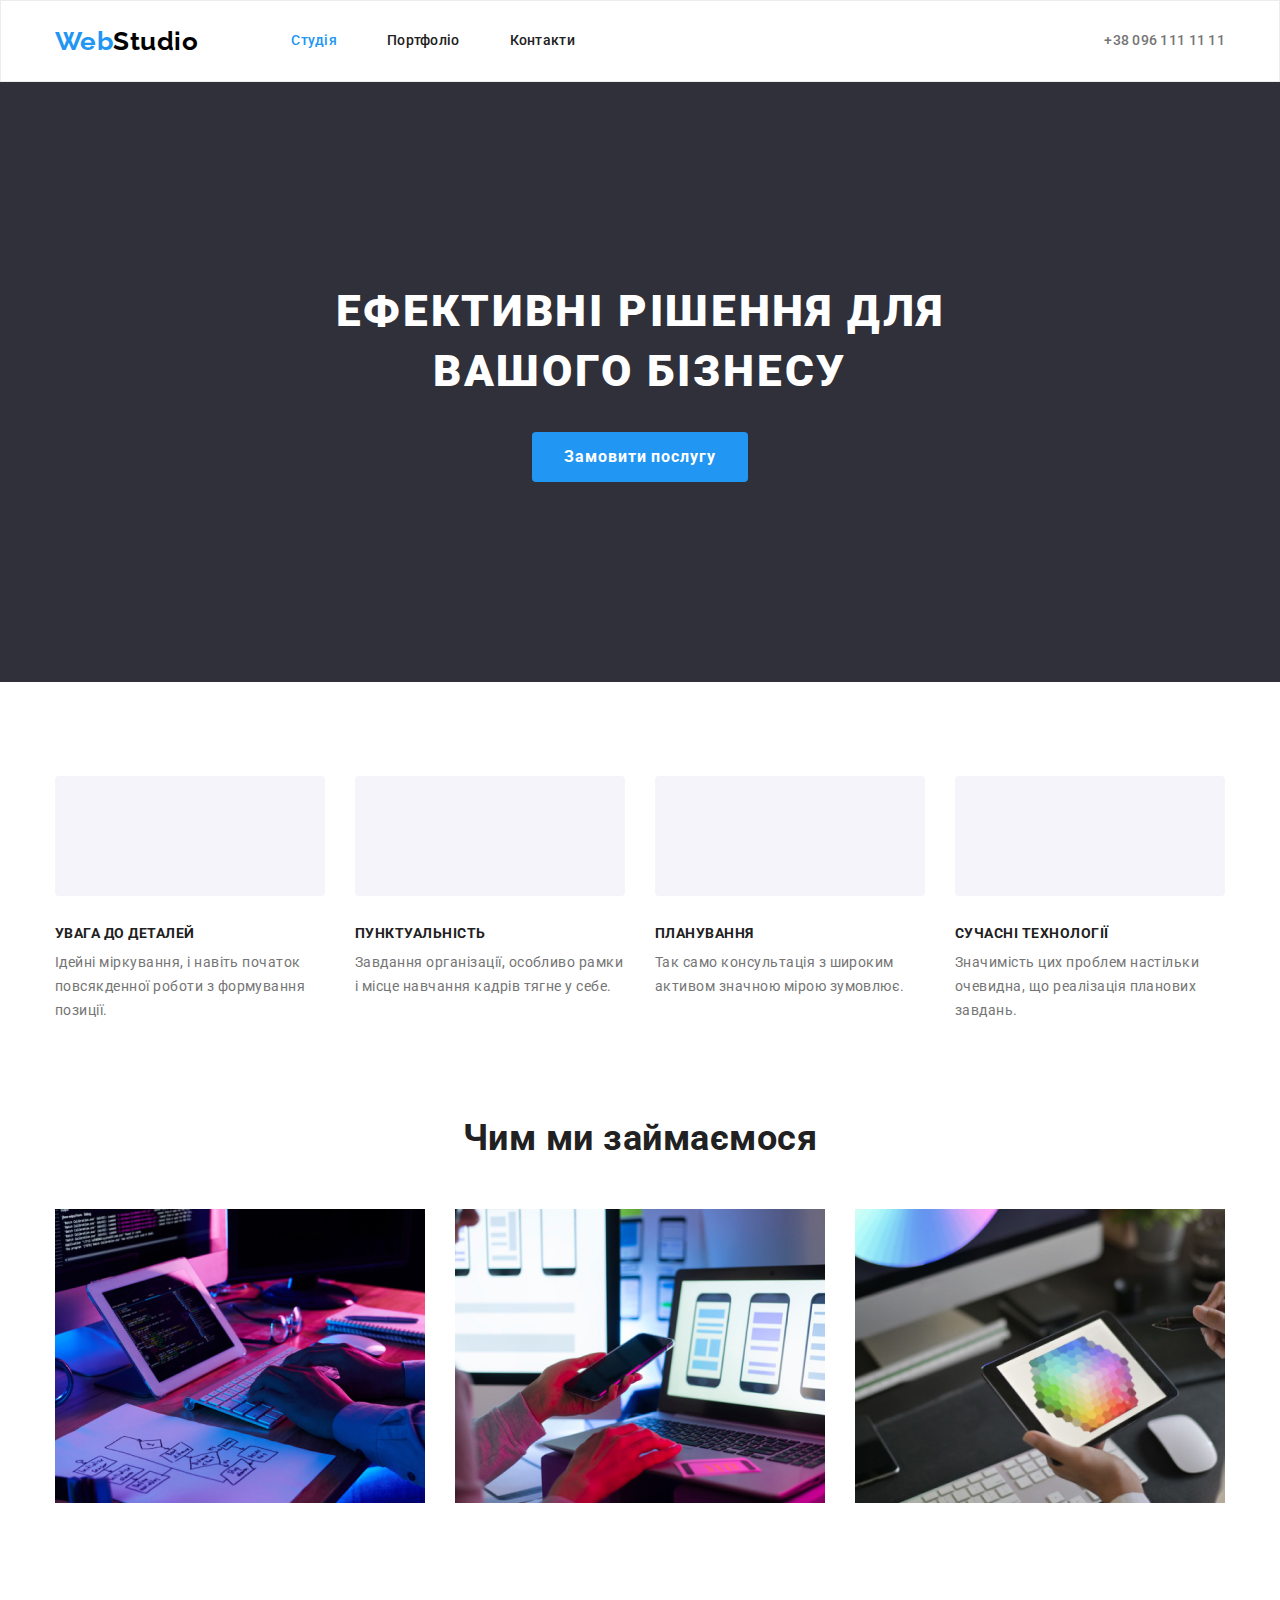
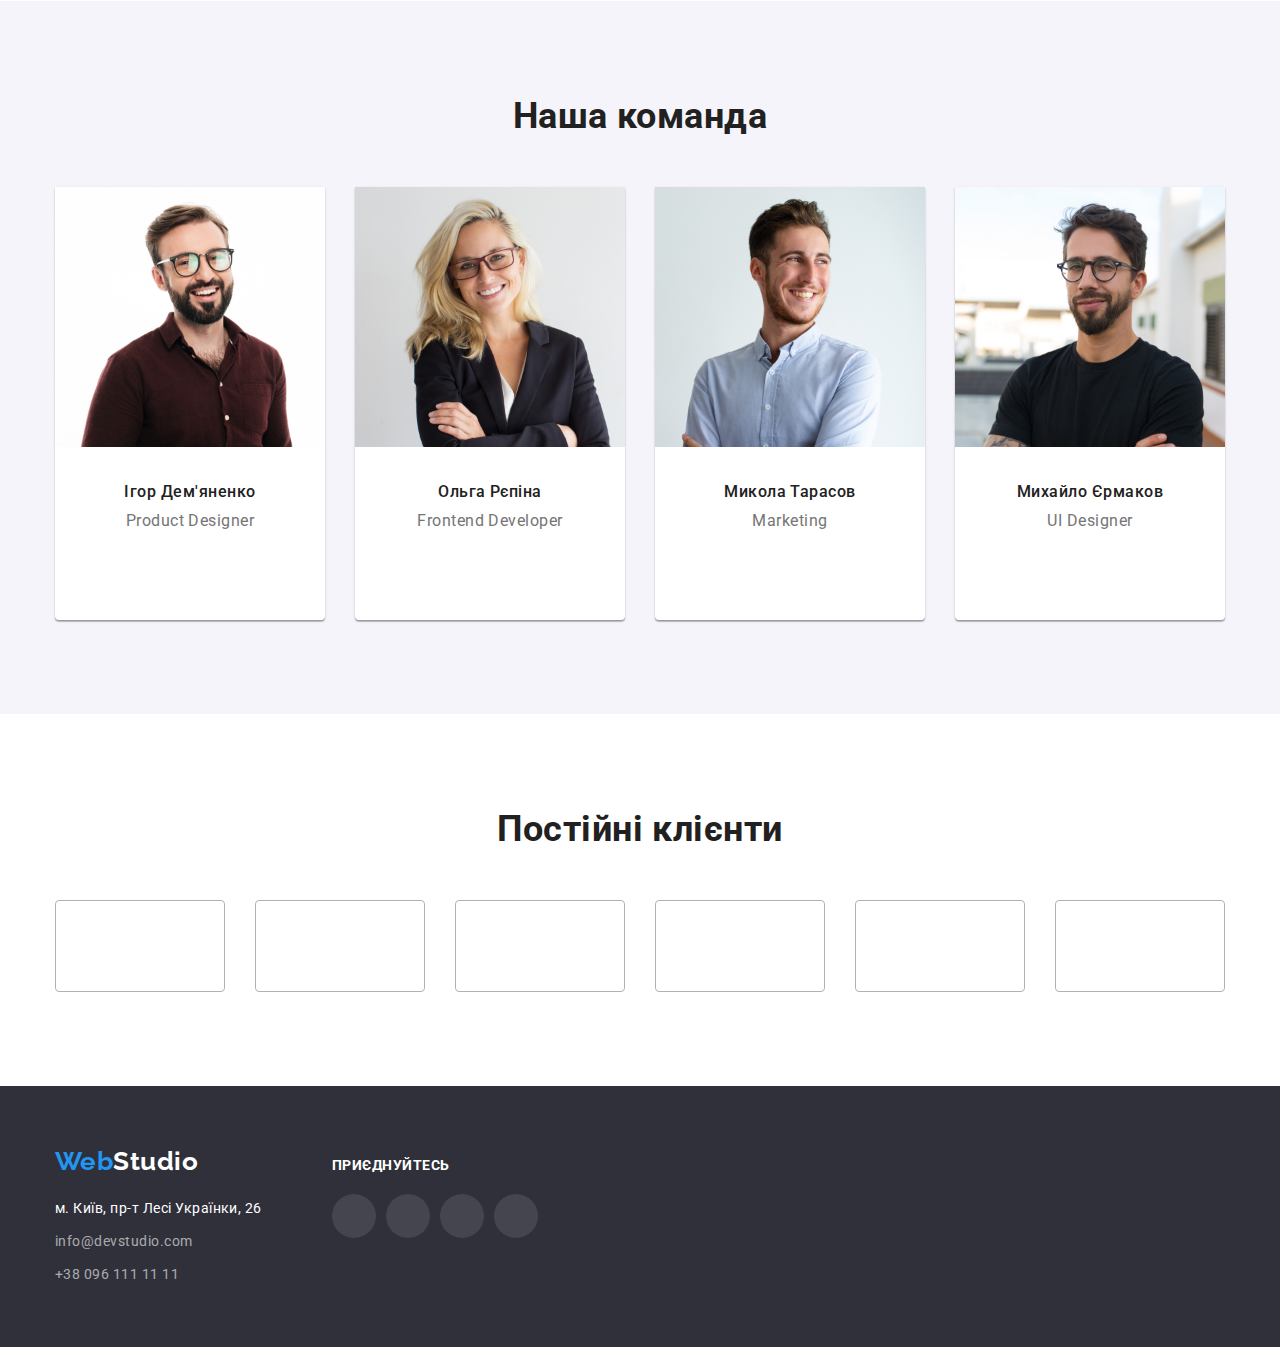
==== commit 249395fe: "main" ====
--- a/index.html
+++ b/index.html
@@ -50,13 +50,15 @@
           <li class="item">
             <a href="mailto:info@devstudio.com" class="link mail-tel-item">
               <svg width="16" height="16" class="mail-svg">
-                <use href="./images/symbol-defs.svg#icon-mail"></use></svg>info@devstudio.com</a   >
+                <svg class="icon icon-instagram"><use xlink:href="#icon-instagram"></use></svg>
+              info@devstudio.com>
           </li>
 
           <li class="item">
             <a href="tel:380961111111" class="link mail-tel-item"
               ><svg width="16" height="16" class="tel-svg">
-                <use href="./images/symbol-defs.svg#icon-smartphone"></use></svg >+38 096 111 11 11</a
+                <use href="./images/symbol-defs.svg#icon-smartphone"></use></svg
+              >+38 096 111 11 11</a
             >
           </li>
         </ul>
@@ -83,10 +85,7 @@
             <li class="item">
               <div class="advantage-icon-block">
                 <svg width="70" height="70" class="advantage-icon">
-                <--antena-->
-
-
-
+                  <use href="./images/symbol-defs.svg#icon-antenna"></use>
                 </svg>
               </div>
               <h3 class="advantages-li-title">УВАГА ДО ДЕТАЛЕЙ</h3>
@@ -97,7 +96,7 @@
             <li class="item">
               <div class="advantage-icon-block">
                 <svg width="70" height="70" class="advantage-icon">
-                  <--dzegar-->
+                  <use href="./images/symbol-defs.svg#icon-clock"></use>
                 </svg>
               </div>
               <h3 class="advantages-li-title">ПУНКТУАЛЬНІСТЬ</h3>
@@ -108,7 +107,7 @@
             <li class="item">
               <div class="advantage-icon-block">
                 <svg width="70" height="70" class="advantage-icon">
-                 <--diagram-->
+                  <use href="./images/symbol-defs.svg#icon-diagram"></use>
                 </svg>
               </div>
               <h3 class="advantages-li-title">ПЛАНУВАННЯ</h3>
@@ -119,7 +118,7 @@
             <li class="item">
               <div class="advantage-icon-block">
                 <svg width="70" height="70" class="advantage-icon">
-                  <--astronafte-->
+                  <use href="./images/symbol-defs.svg#icon-astronaut"></use>
                 </svg>
               </div>
               <h3 class="advantages-li-title">СУЧАСНІ ТЕХНОЛОГІЇ</h3>
@@ -138,7 +137,7 @@
           <ul class="what-we-doing-list list">
             <li>
               <img
-                src="./imeges/box1.jpg"
+                src=".//imeges/box1.jpg"
                 alt="Людина користується комп'ютером сидячи за робочим столом"
                 width="370"
               />
@@ -182,38 +181,30 @@
               <ul class="list social-list">
                 <li class="social-item">
                   <a href="#" class="social-item-link">
-                    <p class="our-team-position">Product Designer</p> 
-                     <svg width="20," height="20">
-                            <use href="./images/symbol-defs.#icon-instagram"></use>
-                          </svg>
-                         
-                  </a>
-                </li>
-                <li class="social-item">
-                  <a href="#" class="social-item-link">
-                    <svg width="20," height="20">
-                    
-                      <use href="./imeges/symbol-defs.#icon-twitter" use>
-                    </svg>
-                  </a>
-                </li>
-                <li class="social-item">
-                  <a href="#" class="social-item-link">
-                    <svg width="20," height="20">
-                      <use href="./imeges/symbol-defs.#icon-facebook-1" use>
-                    </svg>
-                  </a>
-                </li>
-                <li class="social-item">
-                  <a href="#" class="social-item-link">
-                    <svg width="20," height="20"></svg>
-                      <svg>
-                        <use>
-                          <use href="./imeges/symbol-defs.#icon-linkedin" use>
-                          </svg>
-                    
-                        
-              </svg>
+                    <svg width="20," height="20">
+                      <use href="./images/symbol-defs.svg#icon-instagram"></use>
+                    </svg>
+                  </a>
+                </li>
+                <li class="social-item">
+                  <a href="#" class="social-item-link">
+                    <svg width="20," height="20">
+                      <use href="./images/symbol-defs.svg#icon-twitter"></use>
+                    </svg>
+                  </a>
+                </li>
+                <li class="social-item">
+                  <a href="#" class="social-item-link">
+                    <svg width="20," height="20">
+                      <use href="./images/symbol-defs.svg#icon-facebook"></use>
+                    </svg>
+                  </a>
+                </li>
+                <li class="social-item">
+                  <a href="#" class="social-item-link">
+                    <svg width="20," height="20">
+                      <use href="./images/symbol-defs.svg#icon-linkedin"></use>
+                    </svg>
                   </a>
                 </li>
               </ul>
@@ -234,42 +225,28 @@
                 <li class="social-item">
                   <a href="#" class="social-item-link">
                     <svg width="20," height="20">
-                      <use href="./images/symbol-defs.#icon-instagram"></use>
-                       </svg>
-                  </a>
-                </li>
-                <li class="social-item">
-                  <a href="#" class="social-item-link">
-                    <svg width="20," height="20">
-                      <use 
-                      ></use>
-                    </svg>
-                  </a>
-                </li>
-                <li class="social-item">
-                  <a href="#" class="social-item-link">
-                    <svg width="20," height="20">
-                      <use use>
-                    </svg>
-                  </a>
-                </li>
-                <li class="social-item">
-                  <a href="#" class="social-item-link">
-                    <svg width="20," height="20">
-                     <use
-                      svg width="20" height="20" viewBox="0 0 20 20" fill="none" xmlns="http://www.w3.org/2000/svg">
-                        <g clip-path="url(#clip0_1_648)">
-                        <path d="M19.9951 20V19.9992H20.0001V12.6642C20.0001 9.07587 19.2276 6.31171 15.0326 6.31171C13.0159 6.31171 11.6626 7.41837 11.1101 8.46754H11.0517V6.64671H7.07422V19.9992H11.2159V13.3875C11.2159 11.6467 11.5459 9.96337 13.7017 9.96337C15.8259 9.96337 15.8576 11.95 15.8576 13.4992V20H19.9951Z" fill="#AFB1B8"/>
-                        <path d="M0.329956 6.64746H4.47662V20H0.329956V6.64746Z" fill="#AFB1B8"/>
-                        <path d="M2.40167 0C1.07583 0 0 1.07583 0 2.40167C0 3.7275 1.07583 4.82583 2.40167 4.82583C3.7275 4.82583 4.80333 3.7275 4.80333 2.40167C4.8025 1.07583 3.72667 0 2.40167 0V0Z" fill="#AFB1B8"/>
-                        </g>
-                        <defs>
-                        <clipPath id="clip0_1_648">
-                        <rect width="20" height="20" fill="white"/>
-                        </clipPath>
-                        </defs>
-                        </svg>
-                        </use>
+                      <use href="./images/symbol-defs.svg#icon-instagram"></use>
+                    </svg>
+                  </a>
+                </li>
+                <li class="social-item">
+                  <a href="#" class="social-item-link">
+                    <svg width="20," height="20">
+                      <use href="./images/symbol-defs.svg#icon-twitter"></use>
+                    </svg>
+                  </a>
+                </li>
+                <li class="social-item">
+                  <a href="#" class="social-item-link">
+                    <svg width="20," height="20">
+                      <use href="./images/symbol-defs.svg#icon-facebook"></use>
+                    </svg>
+                  </a>
+                </li>
+                <li class="social-item">
+                  <a href="#" class="social-item-link">
+                    <svg width="20," height="20">
+                      <use href="./images/symbol-defs.svg#icon-linkedin"></use>
                     </svg>
                   </a>
                 </li>
@@ -281,8 +258,10 @@
                 src="./imeges/krakow3.jpg"
                 alt="На фото Marketing Specialist Микола Тарасов"
                 width="270"
-                class="employee-img"/>
-       <p class="our-team-name">Микола Тарасов</p>
+                class="employee-img"
+              />
+
+              <p class="our-team-name">Микола Тарасов</p>
 
               <p class="our-team-position">Marketing</p>
 
@@ -320,7 +299,7 @@
 
             <li class="item">
               <img
-                src="./images/ui-designer.jpg"
+                src="./imeges/krakow4.jpg"
                 alt="На фото UI Designer Михайло Єрмаков"
                 width="270"
                 class="employee-img"
@@ -348,14 +327,14 @@
                 <li class="social-item">
                   <a href="#" class="social-item-link">
                     <svg width="20," height="20">
-                      <use href="./images/symbol-defs."></use>
-                    </svg>
-                  </a>
-                </li>
-                <li class="social-item">
-                  <a href="#" class="social-item-link">
-                    <svg width="20," height="20">
-                      <use href="./images/symbol-defs.#icon-linkedin"></use>
+                      <use href="./images/symbol-defs.svg#icon-facebook"></use>
+                    </svg>
+                  </a>
+                </li>
+                <li class="social-item">
+                  <a href="#" class="social-item-link">
+                    <svg width="20," height="20">
+                      <use href="./images/symbol-defs.svg#icon-linkedin"></use>
                     </svg>
                   </a>
                 </li>
--- a/css/style.css
+++ b/css/style.css
@@ -184,7 +184,7 @@
   margin: 0 auto;
   max-width: 1600px;
   background-image:linear-gradient(to right, rgba(47, 48, 58, 0.4), rgba(47, 48, 58, 0.4))
-    url('../imeges/hero.jpg');
+    url('../imeges/imeges/hero.jpg');
   background-color:var(--hero-background-color);
 }
 
